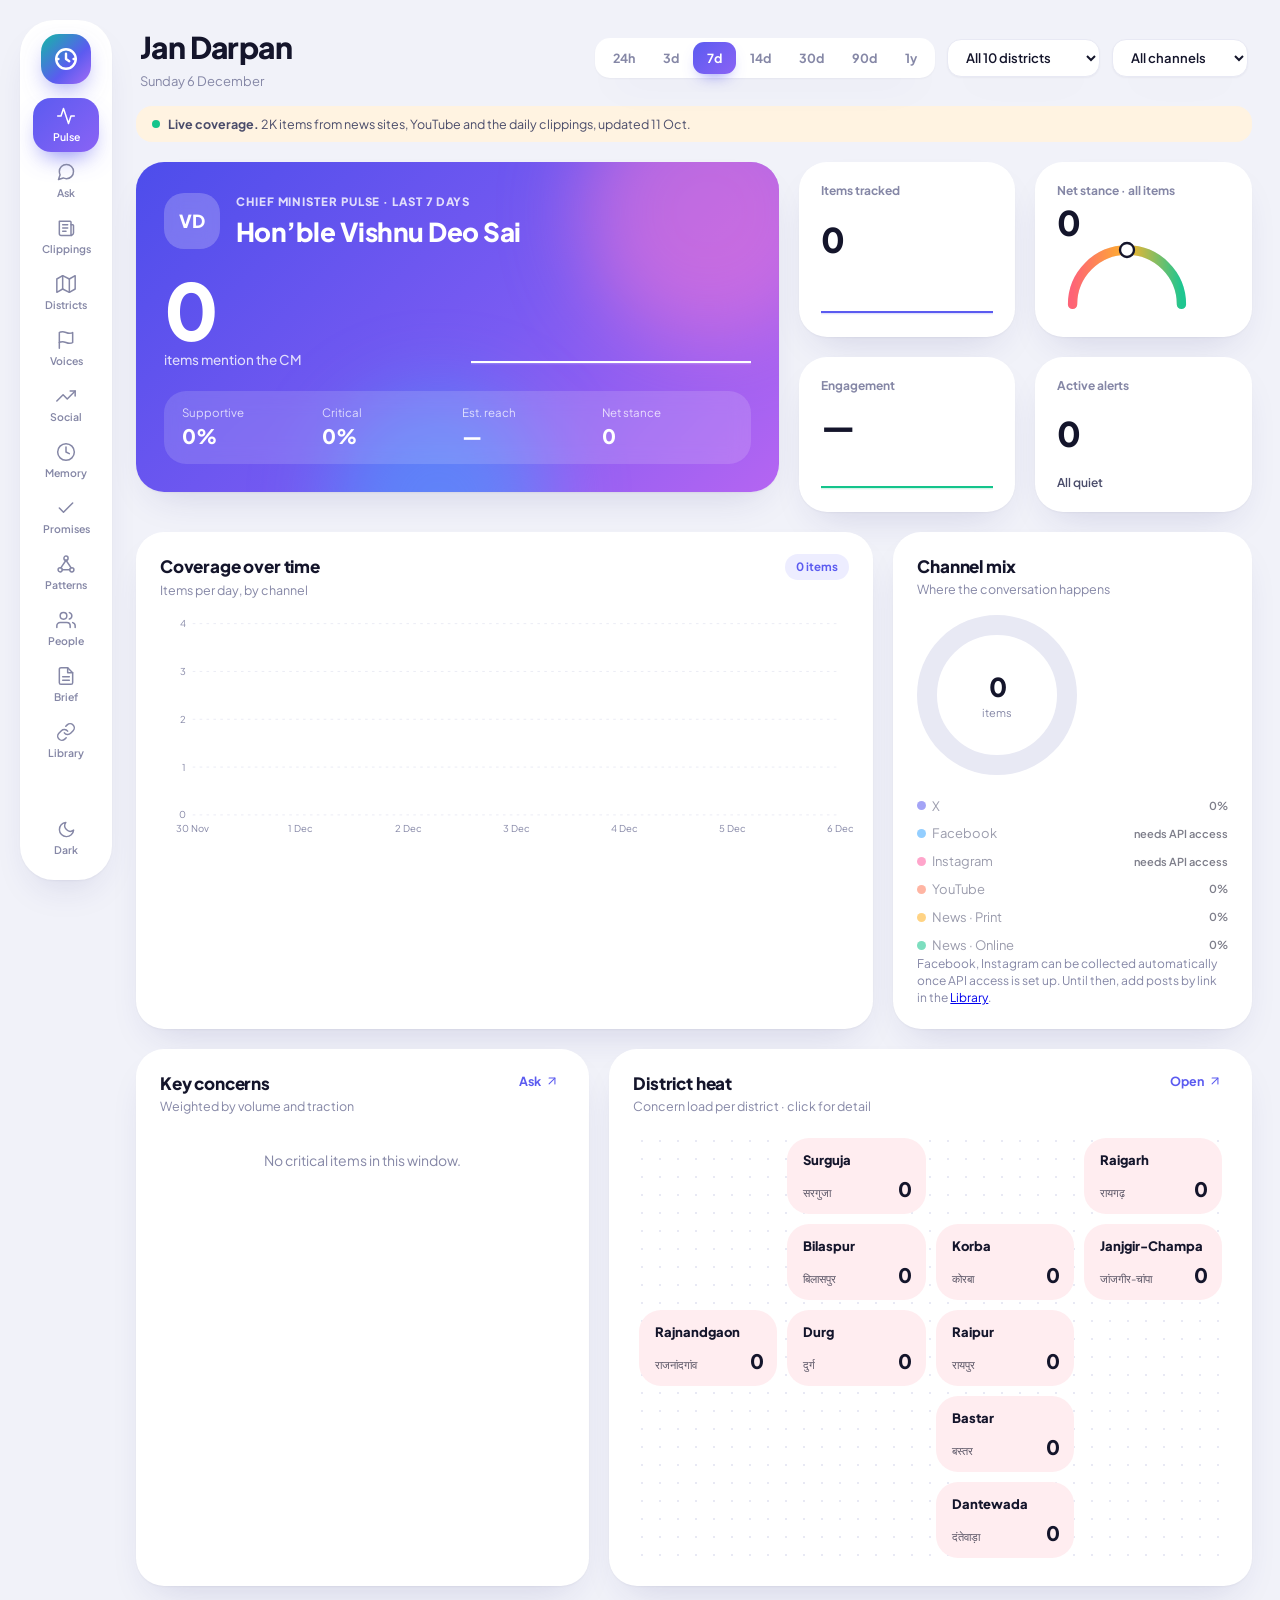
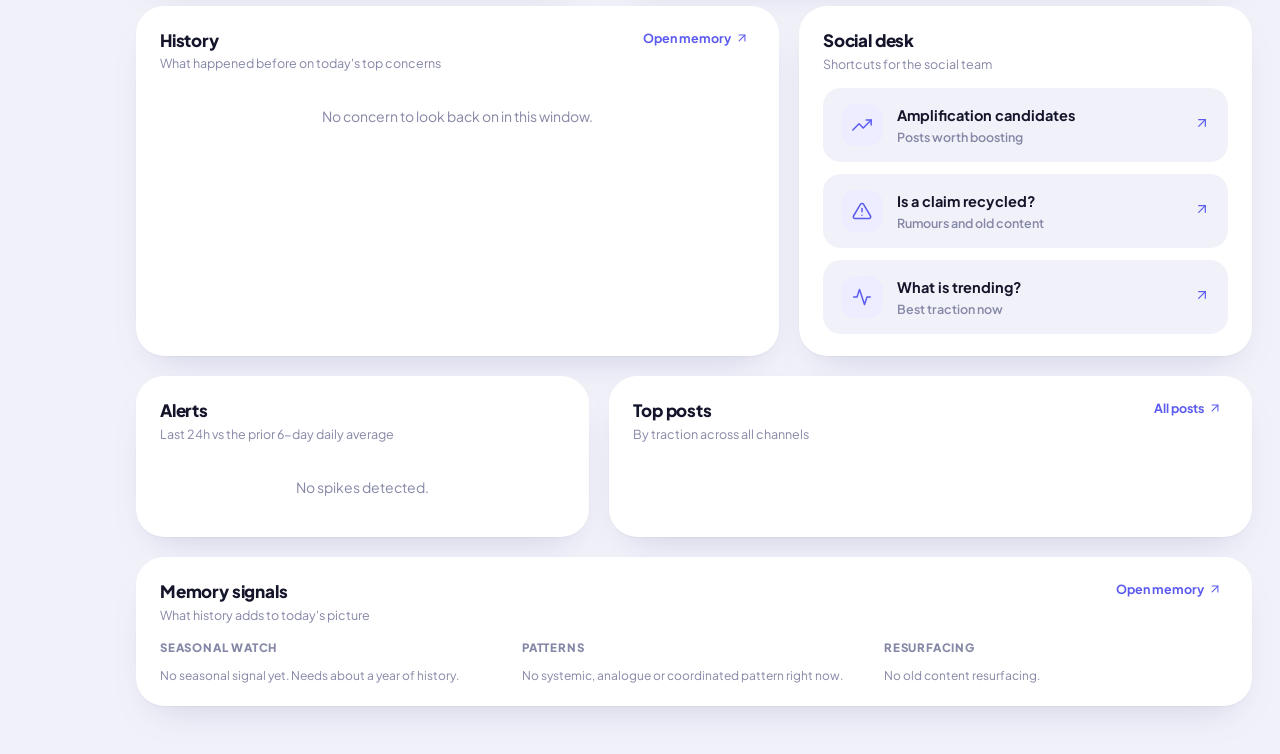
==== JanDarpan.html @ 594d168a "X posts from followed accounts (signed-in session); social refresh keeps them Co-authored-by: Copilo" ====
<!doctype html>
<html lang="en" data-theme="light">
<head>
  <meta charset="utf-8" />
  <meta name="viewport" content="width=device-width, initial-scale=1" />
  <title>Jan Darpan · media memory and insight for Chhattisgarh</title>
  <link rel="icon" href="data:image/svg+xml,%3Csvg xmlns=%27http://www.w3.org/2000/svg%27 viewBox=%270 0 24 24%27%3E%3Ccircle cx=%2712%27 cy=%2712%27 r=%2710%27 fill=%27%235B5BF0%27/%3E%3Cpath d=%27M12 7v5l3 2%27 stroke=%27white%27 stroke-width=%272%27 fill=%27none%27 stroke-linecap=%27round%27/%3E%3C/svg%3E" />
<meta name="description" content="Jan Darpan: public-media insight with institutional memory for Chhattisgarh." />
  <link rel="preconnect" href="https://fonts.googleapis.com" />
  <link rel="preconnect" href="https://fonts.gstatic.com" crossorigin />
  <link href="https://fonts.googleapis.com/css2?family=Plus+Jakarta+Sans:wght@400;500;600;700;800&display=swap" rel="stylesheet" />
  <link rel="stylesheet" href="darpan/css/styles.css?v=202610111300" />
</head>
<body>
  <div class="app">
    <aside class="rail" id="rail"></aside>
    <main class="main">
      <header class="topbar" id="topbar"></header>
      <div class="ribbon" id="ribbon"></div>
      <section class="view" id="view"></section>
    </main>
  </div>
  <div id="tip" class="tip"></div>
  <div id="modal" class="modal"></div>
  <div id="toast" class="toast" role="status" aria-live="polite"></div>

    <script src="data/live.js?v=202610111300"></script>
<script src="data/clippings.js?v=202610111300"></script>
<script src="data/social.js?v=202610111300"></script>
<script src="data/accounts.js?v=202610111300"></script>
<script src="data/mlas.js?v=202610111300"></script>
  <script src="darpan/js/data.js?v=202610111300"></script>
<script src="darpan/js/roster.js?v=202610111300"></script>
<script src="darpan/js/names.js?v=202610111300"></script>
  <script src="darpan/js/store.js?v=202610111300"></script>
  <script src="darpan/js/engine.js?v=202610111300"></script>
  <script src="darpan/js/gen.js?v=202610111300"></script>
  <script src="darpan/js/samples.js?v=202610111300"></script>
  <script src="darpan/js/live.js?v=202610111300"></script>
  <script src="darpan/js/memory.js?v=202610111300"></script>
  <script src="darpan/js/icons.js?v=202610111300"></script>
<script src="darpan/js/clips.js?v=202610111300"></script>
  <script src="darpan/js/charts.js?v=202610111300"></script>
  <script src="darpan/js/qa.js?v=202610111300"></script>
<script src="darpan/js/qa2.js?v=202610111300"></script>
  <script src="darpan/js/views.js?v=202610111300"></script>
  <script src="darpan/js/views2.js?v=202610111300"></script>
  <script src="darpan/js/views3.js?v=202610111300"></script>
<script src="darpan/js/views4.js?v=202610111300"></script>
<script src="darpan/js/reader.js?v=202610111300"></script>
  <script src="darpan/js/app.js?v=202610111300"></script>
</body>
</html>
---- darpan/css/styles.css ----
/* Jan Pulse · design tokens inspired by contemporary Dribbble dashboards: soft bento cards, big numerals, gradient accents. */
:root {
  --bg: #F1F2F9; --card: #FFFFFF; --ink: #14152B; --ink2: #4A4C6A; --muted: #8587A6; --line: #E8E9F4;
  --pri: #5B5BF0; --pri2: #8A63F5; --pri-soft: #EDEDFF;
  --pos: #14C48B; --neg: #FF5470; --warn: #FFA928; --sky: #3BA7FF;
  --shadow: 0 1px 2px rgba(20, 21, 43, .04), 0 18px 40px -18px rgba(40, 40, 120, .18);
  --r: 28px;
  --font: 'Plus Jakarta Sans', 'Inter', system-ui, -apple-system, 'Segoe UI', sans-serif;
}
[data-theme='dark'] {
  --bg: #0B0C18; --card: #14152A; --ink: #F3F4FF; --ink2: #BDBFDD; --muted: #7C7FA3; --line: #25274A;
  --pri-soft: #23255C; --shadow: 0 1px 2px rgba(0, 0, 0, .3), 0 18px 40px -18px rgba(0, 0, 0, .7);
}
* { box-sizing: border-box; }
html, body { margin: 0; overflow-x: hidden; }
body { background: var(--bg); color: var(--ink); font-family: var(--font); font-size: 14px; line-height: 1.45; -webkit-font-smoothing: antialiased; transition: background .3s, color .3s; }
button, input, select { font: inherit; color: inherit; }
button { cursor: pointer; border: 0; background: none; }
h1, h2, h3, h4, h5, h6, p { margin: 0; }
b { font-weight: 700; }
small { color: var(--muted); font-weight: 500; }
.muted { color: var(--muted); } .sm { font-size: 12px; } .r { text-align: right; }
.ic { flex: none; }

/* layout */
.app { display: grid; grid-template-columns: 92px minmax(0, 1fr); gap: 24px; padding: 20px 28px 48px 20px; max-width: 1560px; margin: 0 auto; }
.rail { position: sticky; top: 20px; height: calc(100vh - 40px); background: var(--card); border-radius: 34px; box-shadow: var(--shadow); display: flex; flex-direction: column; align-items: center; padding: 18px 0; gap: 14px; }
.logo { width: 50px; height: 50px; border-radius: 18px; display: grid; place-items: center; background: linear-gradient(135deg, #5B5BF0, #A36CF5); box-shadow: 0 10px 24px -8px rgba(91, 91, 240, .7); }
.rail nav { display: flex; flex-direction: column; gap: 6px; margin-top: 8px; flex: 1; }
.nav { width: 66px; height: 62px; border-radius: 20px; display: flex; flex-direction: column; align-items: center; justify-content: center; gap: 4px; color: var(--muted); transition: all .2s; }
.nav span { font-size: 10.5px; font-weight: 600; }
.nav:hover { color: var(--ink); background: var(--bg); }
.nav.on { color: #fff; background: linear-gradient(135deg, #5B5BF0, #8A63F5); box-shadow: 0 12px 24px -10px rgba(91, 91, 240, .8); }
.main { min-width: 0; }
.topbar { display: flex; justify-content: space-between; align-items: center; gap: 16px; flex-wrap: wrap; padding: 6px 4px 16px; }
.tb-l h1 { font-size: 30px; font-weight: 800; letter-spacing: -.02em; }
.tb-l p { color: var(--muted); font-size: 13px; margin-top: 2px; }
.tb-r { display: flex; align-items: center; gap: 12px; flex-wrap: wrap; }
.ribbon { display: flex; align-items: center; gap: 8px; padding: 9px 16px; margin-bottom: 20px; border-radius: 16px; background: color-mix(in srgb, var(--warn) 14%, var(--card)); color: var(--ink2); font-size: 12.5px; }
.ribbon a { color: var(--pri); font-weight: 700; text-decoration: none; }
.pdot { width: 8px; height: 8px; border-radius: 50%; background: var(--warn); box-shadow: 0 0 0 0 var(--warn); animation: pulse 2s infinite; flex: none; }
.pdot.live { background: var(--pos); }
@keyframes pulse { 70% { box-shadow: 0 0 0 8px transparent; } 100% { box-shadow: 0 0 0 0 transparent; } }

.bento { display: grid; grid-template-columns: repeat(12, minmax(0, 1fr)); gap: 20px; align-items: start; }
.span3 { grid-column: span 3; } .span4 { grid-column: span 4; } .span5 { grid-column: span 5; } .span7 { grid-column: span 7; } .span8 { grid-column: span 8; } .span12 { grid-column: span 12; }
.stackcol { display: flex; flex-direction: column; gap: 20px; }
.card { background: var(--card); border-radius: var(--r); padding: 22px 24px; box-shadow: var(--shadow); animation: rise .55s cubic-bezier(.2, .8, .2, 1) both; min-width: 0; }
.bento > :nth-child(2) { animation-delay: .05s; } .bento > :nth-child(3) { animation-delay: .1s; } .bento > :nth-child(4) { animation-delay: .15s; } .bento > :nth-child(5) { animation-delay: .2s; } .bento > :nth-child(6) { animation-delay: .25s; }
@keyframes rise { from { opacity: 0; transform: translateY(14px); } to { opacity: 1; transform: none; } }
.ch { display: flex; justify-content: space-between; align-items: flex-start; gap: 12px; margin-bottom: 16px; flex-wrap: wrap; }
.ch h3 { font-size: 17px; font-weight: 800; letter-spacing: -.01em; }
.ch p { color: var(--muted); font-size: 12.5px; margin-top: 2px; }
.card h5, .blk h5, .brief h5 { font-size: 11.5px; font-weight: 800; letter-spacing: .07em; text-transform: uppercase; color: var(--muted); margin: 18px 0 10px; }
.card > h5:first-child { margin-top: 0; }
.empty { color: var(--muted); padding: 18px 0; text-align: center; }

/* controls */
.seg { display: inline-flex; background: var(--card); border-radius: 15px; padding: 4px; box-shadow: var(--shadow); }
.seg button { padding: 7px 14px; border-radius: 11px; font-weight: 700; font-size: 12.5px; color: var(--muted); transition: all .2s; }
.seg button.on { background: linear-gradient(135deg, #5B5BF0, #8A63F5); color: #fff; box-shadow: 0 8px 16px -8px rgba(91, 91, 240, .8); }
.sel, .filters select, .search { background: var(--card); border: 1px solid var(--line); border-radius: 14px; padding: 9px 14px; font-weight: 600; font-size: 13px; outline: none; box-shadow: var(--shadow); }
.filters { display: flex; gap: 8px; flex-wrap: wrap; }
.filters select, .search { padding: 7px 12px; box-shadow: none; background: var(--bg); border-color: transparent; font-size: 12.5px; }
.search { min-width: 200px; }
.btn { display: inline-flex; align-items: center; gap: 8px; padding: 10px 18px; border-radius: 14px; background: linear-gradient(135deg, #5B5BF0, #8A63F5); color: #fff; font-weight: 700; font-size: 13px; box-shadow: 0 12px 22px -12px rgba(91, 91, 240, .9); transition: transform .15s; }
.btn:hover { transform: translateY(-1px); }
.btn.ghost { background: var(--bg); color: var(--ink); box-shadow: none; }
.link { display: inline-flex; align-items: center; gap: 4px; color: var(--pri); font-weight: 700; font-size: 12.5px; }
.link:hover { text-decoration: underline; }
.chip { display: inline-flex; align-items: center; gap: 5px; padding: 5px 11px; border-radius: 99px; background: var(--pri-soft); color: var(--pri); font-weight: 700; font-size: 11.5px; }
.chip.ghost { background: var(--bg); color: var(--ink2); font-weight: 600; }
.chip.on { background: linear-gradient(135deg, #5B5BF0, #8A63F5); color: #fff; }
.chips { display: flex; flex-wrap: wrap; gap: 7px; align-items: center; }
.avatar { width: 40px; height: 40px; border-radius: 15px; display: grid; place-items: center; background: linear-gradient(135deg, #FFB86B, #FF7A59); color: #fff; font-weight: 800; font-size: 13px; flex: none; }
.avatar.lg { width: 56px; height: 56px; border-radius: 20px; font-size: 18px; }
.avatar.sm { width: 32px; height: 32px; border-radius: 12px; } .avatar.xl { width: 76px; height: 76px; border-radius: 28px; }
.avatar.ai { background: linear-gradient(135deg, #5B5BF0, #A36CF5); }
.avatar.opp { background: linear-gradient(135deg, #5CC0FF, #3B7BF7); }
.avatar.me { background: linear-gradient(135deg, #14C48B, #2BD9C4); }
.tag { display: inline-block; padding: 3px 9px; border-radius: 99px; font-size: 11px; font-weight: 700; white-space: nowrap; }
.tag.pos { color: var(--pos); background: color-mix(in srgb, var(--pos) 14%, transparent); }
.tag.neg { color: var(--neg); background: color-mix(in srgb, var(--neg) 14%, transparent); }
.tag.neu { color: var(--muted); background: var(--bg); }
.tag.warn { color: #D98400; background: color-mix(in srgb, var(--warn) 18%, transparent); }
.pill { display: inline-block; padding: 3px 10px; border-radius: 99px; font-weight: 800; font-size: 12px; color: var(--c); background: color-mix(in srgb, var(--c) 14%, transparent); }
.delta { display: inline-flex; padding: 3px 9px; border-radius: 99px; font-size: 11.5px; font-weight: 800; }
.delta.up { color: var(--pos); background: color-mix(in srgb, var(--pos) 14%, transparent); }
.delta.down { color: var(--neg); background: color-mix(in srgb, var(--neg) 14%, transparent); }
.chb { display: inline-grid; place-items: center; min-width: 30px; height: 30px; padding: 0 5px; border-radius: 10px; background: color-mix(in srgb, var(--c) 16%, transparent); color: var(--c); font-size: 10.5px; font-weight: 800; flex: none; }
.party { padding: 4px 10px; border-radius: 99px; font-size: 11px; font-weight: 800; background: var(--bg); color: var(--ink2); }
.party.BJP { background: #FFF0E0; color: #E8680E; } .party.INC { background: #E4F2FF; color: #2A78D6; }
[data-theme='dark'] .party.BJP { background: #3F2A15; } [data-theme='dark'] .party.INC { background: #14304F; }

/* hero */
.hero { grid-column: span 7; position: relative; overflow: hidden; color: #fff; padding: 28px; background: linear-gradient(135deg, #4D4DEB 0%, #7A5BF2 55%, #B565F2 100%); min-height: 330px; display: flex; flex-direction: column; justify-content: space-between; }
.hero .blob { position: absolute; border-radius: 50%; filter: blur(40px); opacity: .5; pointer-events: none; }
.blob.b1 { width: 260px; height: 260px; background: #FF7AD0; right: -60px; top: -80px; } .blob.b2 { width: 220px; height: 220px; background: #3BA7FF; left: 30%; bottom: -120px; }
.hero > * { position: relative; }
.hero-top { display: flex; gap: 16px; align-items: center; }
.hero .avatar.lg { background: rgba(255, 255, 255, .22); backdrop-filter: blur(8px); }
.eyebrow { font-size: 11.5px; font-weight: 800; letter-spacing: .08em; text-transform: uppercase; opacity: .8; }
.hero h2 { font-size: 26px; font-weight: 800; letter-spacing: -.02em; margin-top: 2px; }
.hero-mid { display: flex; align-items: flex-end; justify-content: space-between; gap: 20px; margin: 18px 0; }
.big { display: flex; flex-direction: column; gap: 4px; align-items: flex-start; }
.big .cu { font-size: 78px; line-height: .95; font-weight: 800; letter-spacing: -.045em; }
.big small { color: rgba(255, 255, 255, .8); font-size: 13.5px; }
.hero .delta { background: rgba(255, 255, 255, .22); color: #fff; margin-top: 6px; }
.hero-spark { flex: 1; max-width: 280px; }
.hero-bot { display: grid; grid-template-columns: repeat(4, 1fr); gap: 10px; background: rgba(255, 255, 255, .14); backdrop-filter: blur(10px); border-radius: 22px; padding: 14px 18px; }
.hero-bot span { display: block; font-size: 11.5px; opacity: .75; } .hero-bot b { font-size: 20px; font-weight: 800; }

.kpi-grid { grid-column: span 5; display: grid; grid-template-columns: 1fr 1fr; gap: 20px; }
.kpi { padding: 20px 22px; display: flex; flex-direction: column; justify-content: space-between; min-height: 155px; }
.kl { font-size: 12px; color: var(--muted); font-weight: 700; }
.kv { display: flex; align-items: center; gap: 8px; margin: 6px 0; flex-wrap: wrap; } .kv b { font-size: 34px; font-weight: 800; letter-spacing: -.03em; line-height: 1; }
.kp { color: var(--ink2); font-size: 12px; font-weight: 600; }
.kpi.warn { background: linear-gradient(160deg, color-mix(in srgb, var(--warn) 22%, var(--card)), var(--card)); }
.ks, .ispark { height: 36px; } .gauge { max-width: 140px; margin-top: -10px; }
.span3.kpi { min-height: 112px; }
.compact .prow { grid-template-columns: auto minmax(0, 1fr); } .compact .pstats { grid-column: 2; flex-wrap: wrap; gap: 10px; }

/* charts */
.chart { display: block; overflow: visible; } .gl { stroke: var(--line); stroke-dasharray: 3 5; } .gt { fill: var(--muted); font-size: 11px; font-family: var(--font); }
.hov { fill: transparent; } .hov:hover { fill: color-mix(in srgb, var(--pri) 10%, transparent); }
.legend { display: flex; flex-wrap: wrap; gap: 8px 16px; margin-top: 12px; font-size: 12px; color: var(--ink2); }
.legend i, .dl i { display: inline-block; width: 9px; height: 9px; border-radius: 50%; margin-right: 6px; } .legend em { font-style: normal; color: var(--muted); }
.donut-wrap { display: flex; align-items: center; gap: 22px; flex-wrap: wrap; } .donut { position: relative; flex: none; } .donut-c { position: absolute; inset: 0; display: flex; flex-direction: column; align-items: center; justify-content: center; }
.donut-c b { font-size: 26px; font-weight: 800; letter-spacing: -.02em; } .donut-c span { font-size: 11px; color: var(--muted); }
.dl { flex: 1; min-width: 150px; display: flex; flex-direction: column; gap: 9px; } .dl div { display: flex; align-items: center; font-size: 13px; } .dl span { flex: 1; color: var(--ink2); }
.stackbar { display: flex; height: 14px; border-radius: 99px; overflow: hidden; gap: 2px; background: var(--line); } .stackbar.thin { height: 9px; } .stackbar span { display: block; min-width: 3px; transition: width .6s; }
.hbars { display: flex; flex-direction: column; gap: 15px; } .hb.click { cursor: pointer; }
.hb-top { display: flex; justify-content: space-between; gap: 10px; font-size: 13px; font-weight: 600; } .hb-r { color: var(--muted); font-weight: 700; white-space: nowrap; }
.hb-track { height: 8px; border-radius: 99px; background: var(--line); margin-top: 7px; overflow: hidden; } .hb-track i { display: block; height: 100%; border-radius: 99px; transform-origin: left; animation: grow .9s cubic-bezier(.2, .8, .2, 1) both; }
@keyframes grow { from { transform: scaleX(0); } }
.hb-sub { font-size: 11.5px; color: var(--muted); margin-top: 5px; }
.tilemap { position: relative; display: grid; grid-template-columns: repeat(4, 1fr); grid-template-rows: repeat(5, 76px); gap: 10px; padding: 6px; border-radius: 22px; background-image: radial-gradient(var(--line) 1.4px, transparent 1.4px); background-size: 18px 18px; }
.tile { text-align: left; border-radius: 22px; padding: 11px 14px; display: flex; flex-direction: column; justify-content: space-between; color: var(--fg); background: color-mix(in srgb, var(--tone) calc(var(--i) * 88%), var(--card)); transition: transform .2s, box-shadow .2s; border: 2px solid transparent; position: relative; }
.tile:hover { transform: translateY(-3px) scale(1.02); box-shadow: 0 14px 26px -14px var(--tone); } .tile.sel { border-color: var(--ink); }
.t-name { font-weight: 800; font-size: 13px; } .t-hi { font-size: 11px; opacity: .7; } .t-val { position: absolute; right: 12px; bottom: 9px; font-size: 20px; font-weight: 800; letter-spacing: -.02em; }
.tip { position: fixed; z-index: 200; pointer-events: none; background: #14152B; color: #fff; padding: 8px 12px; border-radius: 12px; font-size: 12px; max-width: 260px; opacity: 0; transition: opacity .12s; box-shadow: 0 12px 30px rgba(0, 0, 0, .35); line-height: 1.5; }
.tip.on { opacity: 1; } .tip i { display: inline-block; width: 8px; height: 8px; border-radius: 50%; margin-right: 6px; }

/* posts, alerts, tables */
.prow { display: grid; grid-template-columns: auto minmax(0, 1fr) auto; gap: 14px; align-items: center; padding: 12px 10px; border-radius: 18px; cursor: pointer; transition: background .15s; }
.prow:hover { background: var(--bg); } .prow + .prow { border-top: 1px solid var(--line); }
.pmeta { display: flex; align-items: center; gap: 8px; flex-wrap: wrap; font-size: 12px; } .pmeta span { color: var(--muted); }
.pbody p { font-size: 13.5px; font-weight: 600; margin-top: 3px; display: -webkit-box; -webkit-line-clamp: 2; -webkit-box-orient: vertical; overflow: hidden; }
.pstats { display: flex; gap: 12px; align-items: center; font-size: 12px; color: var(--muted); font-weight: 600; } .pstats span { display: inline-flex; align-items: center; gap: 4px; }
.tr { font-style: normal; font-weight: 800; color: var(--pri); background: var(--pri-soft); border-radius: 12px; padding: 5px 9px; }
.rank { display: flex; align-items: center; gap: 4px; } .rank .prow { flex: 1; } .rn { width: 26px; text-align: center; font-weight: 800; color: var(--muted); }
.sdot { display: inline-block; width: 8px; height: 8px; border-radius: 50%; } .sdot.pos { background: var(--pos); } .sdot.neg { background: var(--neg); } .sdot.neu { background: var(--muted); }
.alerts { display: flex; flex-direction: column; gap: 10px; }
.alert { display: grid; grid-template-columns: auto 1fr auto; align-items: center; gap: 12px; text-align: left; padding: 12px 14px; border-radius: 18px; background: var(--bg); transition: transform .15s; } .alert:hover { transform: translateX(3px); }
.alert p { font-size: 12px; color: var(--muted); margin-top: 2px; } .alert em { font-style: normal; font-weight: 800; font-size: 13px; }
.ad { width: 34px; height: 34px; border-radius: 12px; display: grid; place-items: center; }
.alert.high .ad { background: color-mix(in srgb, var(--neg) 16%, transparent); color: var(--neg); } .alert.high em { color: var(--neg); }
.alert.med .ad { background: color-mix(in srgb, var(--warn) 20%, transparent); color: #D98400; } .alert.med em { color: #D98400; }
.tbl { width: 100%; border-collapse: collapse; font-size: 13px; }
.tbl th { text-align: left; font-size: 11px; letter-spacing: .06em; text-transform: uppercase; color: var(--muted); padding: 8px 10px; font-weight: 800; } .tbl th.r { text-align: right; }
.tbl td { padding: 12px 10px; border-top: 1px solid var(--line); vertical-align: middle; } .tbl td small { display: block; margin-top: 2px; }
.tbl tr.click { cursor: pointer; } .tbl tr.click:hover td, .tbl tr.hl td { background: var(--bg); }
.tbl tr.click td:first-child, .tbl tr.hl td:first-child { border-radius: 14px 0 0 14px; } .tbl tr.click td:last-child, .tbl tr.hl td:last-child { border-radius: 0 14px 14px 0; }

/* ask */
.askwrap { display: grid; grid-template-columns: minmax(0, 1fr) 340px; gap: 20px; align-items: start; }
.chatcard { padding: 0; height: calc(100vh - 175px); min-height: 560px; display: flex; flex-direction: column; overflow: hidden; }
.welcome { flex: 1; overflow: auto; padding: 34px 30px 10px; text-align: center; } .welcome h2 { font-size: 28px; font-weight: 800; letter-spacing: -.02em; margin: 14px 0 6px; } .welcome > p { color: var(--muted); max-width: 520px; margin: 0 auto 24px; }
.welcome .avatar.xl { margin: 0 auto; box-shadow: 0 20px 40px -14px rgba(91, 91, 240, .7); }
.pgrid { display: grid; grid-template-columns: repeat(auto-fill, minmax(210px, 1fr)); gap: 12px; text-align: left; }
.pcard { background: var(--bg); border-radius: 22px; padding: 16px; display: flex; flex-direction: column; gap: 6px; text-align: left; transition: all .2s; border: 1px solid transparent; }
.pcard:hover { transform: translateY(-3px); background: var(--card); border-color: var(--pri); box-shadow: 0 16px 30px -18px var(--pri); }
.pi { width: 36px; height: 36px; border-radius: 13px; display: grid; place-items: center; background: var(--pri-soft); color: var(--pri); } .pcard p { color: var(--muted); font-size: 12.5px; }
.msgs { position: relative; flex: 1; overflow: auto; padding: 26px 28px 60px; display: flex; flex-direction: column; gap: 20px; scroll-behavior: smooth; }
.msg { display: flex; gap: 12px; align-items: flex-start; animation: rise .4s both; } .msg.user { justify-content: flex-end; }
.msg.user .bub { background: linear-gradient(135deg, #5B5BF0, #8A63F5); color: #fff; padding: 12px 18px; border-radius: 22px 22px 6px 22px; max-width: 70%; font-weight: 600; }
.msg.ai .bub { background: var(--bg); padding: 18px 20px; border-radius: 6px 24px 24px 24px; min-width: 0; flex: 1; max-width: 100%; }
.bub.thinking { display: flex; gap: 5px; align-items: center; flex: none !important; padding: 16px 20px !important; } .thinking span { width: 8px; height: 8px; border-radius: 50%; background: var(--pri); animation: bounce 1s infinite; } .thinking span:nth-child(2) { animation-delay: .15s; } .thinking span:nth-child(3) { animation-delay: .3s; }
@keyframes bounce { 50% { transform: translateY(-6px); opacity: .5; } }
.interp { display: flex; flex-wrap: wrap; gap: 6px; margin-bottom: 12px; } .ichip { font-size: 11px; padding: 3px 10px; border-radius: 99px; background: var(--card); color: var(--ink2); font-weight: 600; } .ichip em { font-style: normal; color: var(--muted); margin-right: 5px; }
.lead { font-size: 15px; line-height: 1.6; } .lead b { color: var(--ink); }
.blk { background: var(--card); border-radius: 20px; padding: 6px 18px 16px; margin-top: 14px; } .blk h5 { margin-top: 14px; }
.tiles { display: grid; grid-template-columns: repeat(auto-fit, minmax(110px, 1fr)); gap: 10px; margin-top: 14px; }
.tile-s { background: var(--card); border-radius: 18px; padding: 12px 14px; } .card .tile-s { background: var(--bg); } .tile-s span { display: block; font-size: 11.5px; color: var(--muted); font-weight: 700; } .tile-s b { font-size: 22px; font-weight: 800; letter-spacing: -.02em; } .tile-s em { display: block; font-size: 11px; font-style: normal; font-weight: 700; } .tile-s em.up { color: var(--pos); } .tile-s em.down { color: var(--neg); }
.trow { display: grid; grid-template-columns: minmax(120px, 190px) 1fr 40px; gap: 14px; align-items: center; padding: 8px 4px; font-size: 13px; font-weight: 600; border-radius: 12px; } .trow[data-ask] { cursor: pointer; } .trow[data-ask]:hover { background: var(--bg); } .trow b { text-align: right; } .trow small { display: block; font-size: 11px; }
.srcs { display: flex; flex-wrap: wrap; gap: 8px; align-items: center; margin-top: 14px; } .srcs > span { font-size: 11px; font-weight: 800; text-transform: uppercase; letter-spacing: .07em; color: var(--muted); }
.src { display: inline-flex; align-items: center; gap: 7px; padding: 4px 12px 4px 4px; border-radius: 99px; background: var(--card); font-size: 12px; font-weight: 600; } .src em { font-style: normal; max-width: 150px; overflow: hidden; text-overflow: ellipsis; white-space: nowrap; } .src:hover { box-shadow: 0 0 0 2px var(--pri); }
.src .chb { min-width: 24px; height: 24px; border-radius: 99px; }
.ans-foot { margin-top: 14px; font-size: 11.5px; color: var(--muted); }
.composer { display: flex; gap: 10px; margin: 0 20px 20px; padding: 8px 8px 8px 20px; background: var(--bg); border-radius: 99px; align-items: center; border: 1px solid transparent; transition: border-color .2s; } .composer:focus-within { border-color: var(--pri); }
.composer input { flex: 1; background: none; border: 0; outline: none; font-size: 14px; min-width: 0; }
.send { width: 44px; height: 44px; border-radius: 50%; background: linear-gradient(135deg, #5B5BF0, #8A63F5); color: #fff; display: grid; place-items: center; box-shadow: 0 10px 20px -8px rgba(91, 91, 240, .9); }
.side { display: flex; flex-direction: column; gap: 20px; }
.sugs { display: flex; flex-direction: column; gap: 8px; } .sugs button { display: flex; align-items: center; gap: 10px; text-align: left; padding: 10px 14px; border-radius: 14px; background: var(--bg); font-weight: 600; font-size: 12.5px; color: var(--ink2); transition: all .15s; } .sugs button:hover { color: var(--pri); background: var(--pri-soft); }
.how { margin: 0 0 12px; padding-left: 18px; color: var(--ink2); line-height: 1.8; }

/* districts, opposition, leaders */
.detail .ch h3 small { font-size: 15px; margin-left: 4px; }
.issues-grid { display: grid; grid-template-columns: repeat(2, minmax(0, 1fr)); gap: 20px; }
.issue header { display: flex; justify-content: space-between; gap: 10px; align-items: flex-start; } .issue h4 { font-size: 16px; font-weight: 800; margin-top: 8px; letter-spacing: -.01em; }
.claim { color: var(--muted); font-size: 12.5px; margin: 10px 0 8px; display: -webkit-box; -webkit-line-clamp: 2; -webkit-box-orient: vertical; overflow: hidden; }
.imeta { display: flex; gap: 14px; font-size: 12px; color: var(--muted); flex-wrap: wrap; margin: 8px 0 12px; } .imeta b { color: var(--ink); }
.resp { display: flex; align-items: center; gap: 10px; font-size: 12px; color: var(--muted); margin-bottom: 14px; } .rbar { flex: 1; height: 7px; background: var(--line); border-radius: 99px; overflow: hidden; } .rbar i { display: block; height: 100%; background: var(--sky); border-radius: 99px; }
.lrow { display: flex; align-items: center; gap: 12px; padding: 10px 0; } .lrow + .lrow { border-top: 1px solid var(--line); } .lrow > div:nth-child(2) { flex: 1; } .lrow p { font-size: 12px; color: var(--muted); } .lm { text-align: right; } .lm b { display: block; font-size: 18px; } .lm span { font-size: 11px; color: var(--muted); }
.leaders-grid { display: grid; grid-template-columns: repeat(auto-fill, minmax(290px, 1fr)); gap: 20px; }
.leader header { display: flex; gap: 14px; align-items: center; } .leader header > div:nth-child(2) { flex: 1; min-width: 0; } .leader h4 { font-size: 16px; font-weight: 800; } .leader header p { font-size: 12px; color: var(--muted); }
.leader .tiles { grid-template-columns: repeat(3, 1fr); } .leader .ispark { margin: 14px 0 10px; } .leader .link { margin-top: 14px; }

/* brief */
.briefwrap { max-width: 980px; margin: 0 auto; } .brief { padding: 34px 38px; }
.brief-h { display: flex; justify-content: space-between; gap: 20px; flex-wrap: wrap; padding-bottom: 20px; border-bottom: 1px solid var(--line); } .brief-h h2 { font-size: 28px; font-weight: 800; letter-spacing: -.02em; margin: 4px 0; } .brief-h p { color: var(--muted); } .brief-h .eyebrow { color: var(--pri); }
.brief-act { display: flex; gap: 10px; align-items: flex-start; }
.bgrid { display: grid; grid-template-columns: 1fr 1fr; gap: 10px 40px; } .wide { margin-top: 8px; }
.orow { display: flex; justify-content: space-between; align-items: center; gap: 12px; padding: 11px 0; } .orow + .orow { border-top: 1px solid var(--line); } .orow p { color: var(--muted); font-size: 12px; }
.acts { margin: 0; padding-left: 20px; line-height: 1.9; } .acts li::marker { color: var(--pri); font-weight: 800; }

/* data */
.dz { margin-top: 14px; padding: 18px; border-radius: 22px; border: 1.5px dashed var(--line); display: grid; gap: 6px; justify-items: start; color: var(--ink2); } .dz p { color: var(--muted); font-size: 12px; } .dz .ic { color: var(--pri); }
.row-btns { display: flex; gap: 10px; margin-top: 14px; flex-wrap: wrap; } .msg-import { margin-top: 10px; color: var(--pos); font-weight: 700; font-size: 12.5px; }
.prm { margin-bottom: 14px; } .prm h6 { font-size: 11px; font-weight: 800; text-transform: uppercase; letter-spacing: .07em; color: var(--muted); margin-bottom: 7px; } .prm .chip { background: var(--bg); color: var(--ink2); font-weight: 600; } .prm .chip.on { background: linear-gradient(135deg, #5B5BF0, #8A63F5); color: #fff; }
.rules { margin: 0; padding-left: 20px; line-height: 2; color: var(--ink2); }
.chip.pin { text-decoration: none; cursor: pointer; transition: all .15s; } .chip.pin:hover { background: var(--pri-soft); color: var(--pri); }
.gmap { width: 100%; height: 380px; border: 0; border-radius: 22px; background: var(--bg); display: block; }
.pinlink { display: inline-flex; align-items: center; gap: 6px; color: inherit; text-decoration: none; } .pinlink .ic { color: var(--pri); opacity: .7; } .pinlink:hover { color: var(--pri); }

/* modal */
.modal { position: fixed; inset: 0; z-index: 150; display: none; place-items: center; background: rgba(10, 10, 30, .5); backdrop-filter: blur(8px); padding: 20px; } .modal.open { display: grid; animation: fade .2s; }
@keyframes fade { from { opacity: 0; } }
.mcard { position: relative; width: min(780px, 94vw); max-height: 88vh; overflow: auto; background: var(--card); border-radius: 30px; padding: 30px 32px; box-shadow: 0 40px 80px -20px rgba(0, 0, 0, .5); animation: rise .35s both; }
.mclose { position: absolute; top: 18px; right: 18px; width: 38px; height: 38px; border-radius: 14px; background: var(--bg); display: grid; place-items: center; }
.mhead { display: flex; align-items: center; gap: 10px; color: var(--muted); font-size: 12.5px; margin-bottom: 12px; } .mcard h3 { font-size: 22px; font-weight: 800; letter-spacing: -.01em; margin-right: 40px; } .mtext { color: var(--ink2); margin: 10px 0 20px; font-size: 14.5px; line-height: 1.65; }
.kvgrid { display: grid; grid-template-columns: repeat(auto-fill, minmax(170px, 1fr)); gap: 10px; } .kvgrid div { background: var(--bg); border-radius: 16px; padding: 10px 14px; } .kvgrid span { display: block; font-size: 11px; color: var(--muted); font-weight: 700; } .kvgrid b { font-size: 13px; word-break: break-word; }

/* responsive */
@media (max-width: 1180px) {
  .hero, .kpi-grid, .span3, .span4, .span5, .span7, .span8 { grid-column: span 12; }
  .span3 { grid-column: span 6; }
  .askwrap { grid-template-columns: 1fr; } .chatcard { height: 72vh; }
}
@media (max-width: 760px) {
  .app { grid-template-columns: 1fr; padding: 12px 14px 96px; }
  .rail { position: fixed; z-index: 90; bottom: 10px; left: 10px; right: 10px; top: auto; height: 70px; flex-direction: row; justify-content: space-around; padding: 4px 8px; border-radius: 26px; }
  .rail nav { flex-direction: row; margin: 0; gap: 0; } .logo, .rail-foot { display: none; } .nav { width: 44px; height: 56px; } .nav span { display: none; }
  .big .cu { font-size: 56px; } .hero-bot { grid-template-columns: 1fr 1fr; } .issues-grid, .bgrid { grid-template-columns: 1fr; } .kpi-grid { grid-template-columns: 1fr 1fr; } .tb-l h1 { font-size: 24px; }
  .pstats span { display: none; } .tilemap { grid-template-rows: repeat(5, 66px); }
}
@media print { .rail, .topbar, .ribbon, .brief-act, .tip { display: none !important; } body, .card { background: #fff !important; box-shadow: none !important; } .app { display: block; padding: 0; } .card { animation: none; } .prow { break-inside: avoid; } }
@media (prefers-reduced-motion: reduce) { * { animation: none !important; transition: none !important; } }
.still *, .still *::before, .still *::after { animation: none !important; transition: none !important; }

/* ───── Jan Darpan additions ───── */
.rail { overflow-y: auto; scrollbar-width: none; gap: 10px; padding: 14px 0; } .rail::-webkit-scrollbar { display: none; }
.rail nav { gap: 2px; margin-top: 4px; }
.nav { width: 66px; height: 54px; border-radius: 18px; gap: 3px; }
.logo { flex: none; background: linear-gradient(135deg, #14B8A6, #5B5BF0 60%, #A36CF5); }
.tb-r .seg { box-shadow: var(--shadow); } .sel.role { font-weight: 700; color: var(--pri); }
.seg.wide { display: flex; } .seg.wide button { flex: 1; }
.tabs { display: flex; gap: 6px; flex-wrap: wrap; margin: 0 0 18px; padding: 5px; background: var(--card); border-radius: 18px; box-shadow: var(--shadow); width: fit-content; max-width: 100%; }
.tabs button { padding: 9px 16px; border-radius: 13px; font-weight: 700; font-size: 13px; color: var(--muted); transition: all .2s; }
.tabs button:hover { color: var(--ink); } .tabs button.on { background: linear-gradient(135deg, #5B5BF0, #8A63F5); color: #fff; box-shadow: 0 8px 16px -8px rgba(91, 91, 240, .8); }
.ilink { color: var(--ink); font-weight: 700; text-align: left; border-bottom: 1px dashed color-mix(in srgb, var(--pri) 55%, transparent); line-height: 1.3; } .ilink:hover { color: var(--pri); }
.hb-l .ilink { font-size: 13px; }
.orow > div { min-width: 0; } .orow b { display: block; }
.empty-state { display: flex; flex-direction: column; align-items: center; gap: 4px; padding: 26px 12px; text-align: center; color: var(--muted); } .empty-state .ic { color: var(--pri); opacity: .6; margin-bottom: 6px; } .empty-state b { color: var(--ink); } .empty-state p { max-width: 460px; font-size: 12.5px; }
code { background: var(--bg); padding: 2px 7px; border-radius: 8px; font-size: 12px; }
.icon-btn { width: 30px; height: 30px; border-radius: 10px; display: inline-grid; place-items: center; color: var(--muted); } .icon-btn:hover { background: var(--bg); color: var(--neg); }
.btn.sm { padding: 6px 12px; font-size: 12px; border-radius: 11px; }
.chk { display: inline-flex; align-items: center; gap: 7px; font-size: 12.5px; color: var(--ink2); cursor: pointer; } .chk input { accent-color: var(--pri); width: 16px; height: 16px; }

/* history line and correlation cards */
.hist { display: flex; align-items: center; gap: 10px; padding: 10px 12px; border-radius: 16px; background: var(--pri-soft); margin: 8px 0; font-size: 12.5px; line-height: 1.45; }
.hist .hi { color: var(--pri); flex: none; } .hist .ht { flex: 1; } .hist .ht b { color: var(--pri); margin-right: 4px; font-size: 11px; text-transform: uppercase; letter-spacing: .06em; }
.hist.none { background: var(--bg); color: var(--muted); } .hist.none .hi { color: var(--muted); }
.meter { display: inline-flex; align-items: center; gap: 3px; flex: none; } .meter i { width: 5px; height: 11px; border-radius: 3px; background: var(--line); } .meter em { font-style: normal; font-size: 10.5px; color: var(--muted); margin-left: 4px; text-transform: capitalize; }
.meter.m1 i:nth-child(1), .meter.m2 i:nth-child(-n+2), .meter.m3 i { background: var(--pri); } .meter.m0 i { background: var(--line); }
.verd { display: inline-flex; gap: 2px; flex: none; } .verd button { width: 26px; height: 26px; border-radius: 9px; color: var(--muted); display: grid; place-items: center; } .verd button:hover { background: var(--card); color: var(--ink); } .verd button.on { background: color-mix(in srgb, var(--pos) 18%, transparent); color: var(--pos); } .verd button.on.neg { background: color-mix(in srgb, var(--neg) 18%, transparent); color: var(--neg); }
.corr { background: var(--bg); border-radius: 20px; padding: 14px 16px; margin: 10px 0; border-left: 4px solid var(--pri); }
.corr.t-systemic { border-color: var(--neg); } .corr.t-chain { border-color: var(--warn); } .corr.t-common-factor { border-color: var(--sky); } .corr.t-analogue { border-color: var(--pri2); } .corr.t-coordinated { border-color: #E04F9A; }
.corr header { display: flex; justify-content: space-between; align-items: center; margin-bottom: 6px; } .ctype { font-size: 11px; font-weight: 800; letter-spacing: .07em; text-transform: uppercase; color: var(--muted); }
.corr p { font-size: 13.5px; line-height: 1.55; } .corr footer { display: flex; justify-content: space-between; align-items: center; margin-top: 8px; gap: 10px; } .cmeta { font-size: 11.5px; color: var(--muted); }
.corr .srcs { margin-top: 8px; } .card .corr .srcs > span { display: none; }
.note p { font-size: 12.5px; } .warncard { background: linear-gradient(160deg, color-mix(in srgb, var(--warn) 16%, var(--card)), var(--card)); }
.sigs { display: grid; grid-template-columns: repeat(3, minmax(0, 1fr)); gap: 18px; } .sigs h5 { margin-top: 0; }
.quick .qrow { display: flex; justify-content: space-between; align-items: center; gap: 16px; flex-wrap: wrap; } .quick p { font-size: 13px; color: var(--ink2); margin-top: 2px; } .eyebrow.dark { color: var(--pri); }
.kpi.mini { min-height: 96px; } .kpi.mini .kv b { font-size: 28px; }

/* heat grid and timeline */
.heat { display: grid; gap: 4px; overflow-x: auto; } .hrow { display: grid; grid-template-columns: 210px repeat(var(--cols), minmax(18px, 1fr)); gap: 4px; align-items: center; } .hrow .hl { font-size: 12px; font-weight: 600; overflow: hidden; text-overflow: ellipsis; white-space: nowrap; }
.hrow i { height: 22px; border-radius: 7px; background: color-mix(in srgb, var(--c) calc(var(--k) * 85%), var(--line)); } .hrow.hh em { font-style: normal; font-size: 10.5px; color: var(--muted); text-align: center; }
.tl { position: relative; height: 22px; background: var(--bg); border-radius: 8px; overflow: hidden; } .tl i { position: absolute; top: 3px; bottom: 3px; border-radius: 4px; background: color-mix(in srgb, var(--warn) calc(var(--h) * 100%), var(--line)); min-width: 3px; }
.net text.gt { font-size: 10.5px; }

/* items */
.resf { padding: 12px 0; border-top: 1px solid var(--line); } .resf:first-of-type { border-top: 0; } .resf p { font-size: 13px; margin: 6px 0; }
.kanban { display: grid; grid-template-columns: repeat(5, minmax(0, 1fr)); gap: 14px; } .kcol { background: var(--bg); border-radius: 20px; padding: 6px 12px 12px; min-height: 160px; } .kcol h5 { display: flex; justify-content: space-between; } .kcol h5 em { font-style: normal; color: var(--pri); }
.kcard { display: block; width: 100%; text-align: left; background: var(--card); border-radius: 15px; padding: 10px 12px; margin-bottom: 8px; box-shadow: var(--shadow); transition: transform .15s; } .kcard:hover { transform: translateY(-2px); } .kcard b { font-size: 13px; display: block; } .kcard small { display: block; margin: 3px 0 6px; }
blockquote.stq { margin: 0 0 12px; padding: 12px 16px; border-radius: 16px; background: var(--bg); border-left: 3px solid var(--sky); } blockquote.stq p { font-size: 14.5px; line-height: 1.55; } blockquote.stq cite { display: flex; gap: 8px; align-items: center; flex-wrap: wrap; font-style: normal; font-size: 12px; color: var(--muted); margin-top: 6px; } blockquote.stq cite a { color: var(--pri); }
.shift { margin-bottom: 14px; } .shift .two { display: grid; grid-template-columns: 1fr 1fr; gap: 12px; margin-top: 8px; } .shift blockquote { margin: 0; padding: 12px 14px; border-radius: 16px; background: var(--bg); font-size: 14px; } .shift cite { display: block; font-style: normal; font-size: 12px; color: var(--muted); margin-top: 6px; }
.inline-form { display: flex; gap: 10px; margin-bottom: 12px; } .inline-form input { flex: 1; background: var(--bg); border: 1px solid transparent; border-radius: 14px; padding: 10px 14px; outline: none; } .inline-form input:focus { border-color: var(--pri); }
.amp { display: flex; align-items: center; gap: 12px; border-top: 1px solid var(--line); } .amp:first-of-type { border-top: 0; } .amp .prow { flex: 1; border: 0 !important; }
.pack .tiles { margin-top: 0; }

/* library */
.link-row { display: grid; grid-template-columns: auto minmax(0, 1fr) auto; gap: 14px; padding: 14px 6px; border-top: 1px solid var(--line); align-items: flex-start; } .link-row:first-of-type { border-top: 0; } .link-row.off { opacity: .55; }
.ltitle { font-weight: 700; color: var(--ink); text-decoration: none; font-size: 14px; line-height: 1.4; } .ltitle:hover { color: var(--pri); }
.lmeta { display: flex; gap: 10px; flex-wrap: wrap; align-items: center; font-size: 12px; color: var(--muted); margin-top: 4px; } .lmeta .ic { vertical-align: -2px; } .lnote { font-size: 12.5px; color: var(--ink2); margin-top: 6px; } .ltags { display: flex; gap: 6px; margin-top: 8px; flex-wrap: wrap; }
.lact { display: flex; align-items: center; gap: 6px; }
.libf { margin-bottom: 10px; }
.presets { display: grid; grid-template-columns: repeat(auto-fill, minmax(280px, 1fr)); gap: 10px; } .preset { display: flex; justify-content: space-between; align-items: center; gap: 10px; background: var(--bg); border-radius: 16px; padding: 10px 12px; } .preset > div { display: flex; gap: 10px; align-items: center; min-width: 0; } .preset b { font-size: 13px; display: block; } .preset small { display: block; overflow: hidden; text-overflow: ellipsis; }
.rvrow { padding: 14px 0; border-top: 1px solid var(--line); } .rvrow:first-of-type { border-top: 0; } .rvh a { font-weight: 700; color: var(--ink); text-decoration: none; } .rvh small { display: block; margin: 3px 0 8px; } .rvc { display: flex; gap: 8px; flex-wrap: wrap; } .rvc select { background: var(--bg); border: 0; border-radius: 12px; padding: 7px 10px; font-size: 12.5px; font-weight: 600; }

/* modal forms + issue modal */
.mcard.form { width: min(720px, 94vw); } .fgrid { display: grid; grid-template-columns: 1fr 1fr; gap: 14px 16px; margin-top: 14px; } .fld { display: flex; flex-direction: column; gap: 5px; } .fld.full { grid-column: 1 / -1; }
.fld label { font-size: 12px; font-weight: 700; color: var(--ink2); } .fld small { font-size: 11.5px; }
.fld input:not([type=checkbox]), .fld select, .fld textarea, input[type=date][data-asof] { background: var(--bg); border: 1px solid transparent; border-radius: 13px; padding: 10px 13px; outline: none; font-size: 13.5px; width: 100%; } .fld input:focus, .fld select:focus, .fld textarea:focus { border-color: var(--pri); } .fld textarea { resize: vertical; }
input[type=date][data-asof] { width: auto; }
.fact { grid-column: 1 / -1; display: flex; justify-content: flex-end; gap: 10px; margin-top: 4px; } .ferr { grid-column: 1 / -1; color: var(--neg); font-weight: 700; font-size: 13px; }
.mcard.issuem { width: min(960px, 96vw); } .mgrid { display: grid; grid-template-columns: 1fr 1fr; gap: 6px 28px; margin-top: 8px; }
.toast { position: fixed; left: 50%; bottom: 28px; transform: translate(-50%, 30px); background: #14152B; color: #fff; padding: 11px 20px; border-radius: 99px; font-weight: 600; font-size: 13px; opacity: 0; transition: all .25s; z-index: 300; pointer-events: none; box-shadow: 0 14px 30px rgba(0,0,0,.35); } .toast.on { opacity: 1; transform: translate(-50%, 0); }
.issues-grid { display: grid; grid-template-columns: repeat(2, minmax(0, 1fr)); gap: 20px; } .span12.issues-grid { grid-column: span 12; }
.ribbon span:last-child { flex: 1; }

@media (max-width: 1180px) { .sigs, .mgrid { grid-template-columns: 1fr; } .kanban { grid-template-columns: repeat(2, minmax(0, 1fr)); } .hrow { grid-template-columns: 140px repeat(var(--cols), minmax(14px, 1fr)); } }
@media (max-width: 760px) { .fgrid, .shift .two { grid-template-columns: 1fr; } .kanban { grid-template-columns: 1fr; } .tabs { width: 100%; overflow-x: auto; flex-wrap: nowrap; } .tabs button { white-space: nowrap; } .rail { overflow-x: auto; } .link-row { grid-template-columns: auto 1fr; } .lact { grid-column: 1 / -1; } }
@media print { .tabs, .toast { display: none !important; } }

.span2 { grid-column: span 2; } .span6 { grid-column: span 6; } .span9 { grid-column: span 9; }
@media (max-width: 1180px) { .span6, .span9, .span2 { grid-column: span 12; } }

.cols { display: flex; align-items: flex-end; gap: 5px; height: calc(var(--h) + 22px); }
.cols .cb { flex: 1; min-width: 0; height: 100%; display: flex; flex-direction: column; justify-content: flex-end; align-items: center; gap: 6px; }
.cols .cb i { display: block; width: 100%; max-width: 28px; border-radius: 8px 8px 3px 3px; background: var(--col); opacity: var(--o); transition: height .5s; }
.cols .cb em { font-style: normal; font-size: 10.5px; color: var(--muted); height: 14px; white-space: nowrap; }
.party.GGP { background: #E3F5E6; color: #2E8B3E; } [data-theme='dark'] .party.GGP { background: #143321; }
.mla-tbl td.role { max-width: 190px; font-size: 12px; } .mla-tbl { min-width: 880px; } .card .mla-tbl-wrap { overflow-x: auto; }
.mcard .kvgrid { margin: 14px 0; }
.cbar { flex: 1; height: 8px; border-radius: 99px; background: var(--bg); min-width: 80px; margin: 0 10px; overflow: hidden; } .cbar i { display: block; height: 100%; width: var(--w); background: linear-gradient(90deg, var(--pri), var(--pri2)); border-radius: 99px; }

/* Clippings */
.pbadge { display: inline-grid; place-items: center; width: 26px; height: 26px; border-radius: 9px; background: color-mix(in srgb, var(--c) 16%, transparent); color: var(--c); font-weight: 800; font-size: 10.5px; letter-spacing: .02em; flex: none; }
.dayrail { display: flex; gap: 8px; overflow-x: auto; padding: 2px 0 10px; scrollbar-width: thin; } .dayrail .chip { flex: none; cursor: pointer; background: var(--bg); color: var(--ink2); } .dayrail .chip.on { color: #fff; background: linear-gradient(135deg, #5B5BF0, #8A63F5); } .dayrail .chip b { opacity: .7; font-weight: 700; }
.filters.cf { margin-top: 10px; align-items: center; } .filters.cf .chip { cursor: pointer; background: var(--bg); color: var(--ink2); } .filters.cf .chip.on { color: #fff; background: linear-gradient(135deg, #5B5BF0, #8A63F5); } .filters.cf .chip b { opacity: .7; }
.clipgrid { display: grid; grid-template-columns: repeat(2, minmax(0, 1fr)); gap: 16px; }
.clipcard { position: relative; background: var(--card); border-radius: 22px; padding: 18px 20px 16px; box-shadow: var(--shadow); cursor: pointer; display: flex; flex-direction: column; gap: 10px; transition: transform .18s, box-shadow .18s; border-left: 4px solid transparent; outline: none; }
.clipcard:hover, .clipcard:focus-visible { transform: translateY(-2px); box-shadow: 0 18px 34px -16px rgba(60, 60, 120, .35); }
.clipcard.crit { border-left-color: var(--neg); } .clipcard.sup { border-left-color: var(--pos); }
.clipcard .cmeta { display: flex; align-items: center; gap: 9px; font-size: 12px; color: var(--muted); font-weight: 600; } .cmeta .grow { flex: 1; }
.clipcard h4 { font-size: 15.5px; line-height: 1.45; font-weight: 700; display: -webkit-box; -webkit-line-clamp: 3; -webkit-box-orient: vertical; overflow: hidden; }
.clipcard .chips { gap: 6px; }
.clipimg { background: var(--bg); border-radius: 14px; overflow: hidden; display: grid; place-items: center; color: var(--muted); } .clipimg img { width: 100%; display: block; }
.clipimg.thumb { height: 150px; align-items: start; } .clipimg.thumb img { object-fit: cover; object-position: top; height: 150px; }
.more { text-align: center; margin-top: 18px; }
.side { display: flex; flex-direction: column; gap: 20px; }
.orow.click { cursor: pointer; } .orow.click:hover b { color: var(--pri); }
.divbar { display: flex; height: 8px; border-radius: 99px; background: var(--bg); overflow: hidden; min-width: 110px; } .divbar i { display: block; height: 100%; } .divbar i.pos { background: var(--pos); } .divbar i.neg { background: var(--neg); margin-left: auto; }
.pn { display: inline-flex; align-items: center; gap: 3px; margin-right: 6px; font-size: 11px; } .pn .pbadge { width: 22px; height: 22px; font-size: 9px; border-radius: 7px; }
.mcard.clipm { width: min(1100px, 96vw); display: grid; grid-template-columns: minmax(0, 1.05fr) minmax(0, 1fr); gap: 26px; align-items: start; }
.clipm .cimgcol { position: sticky; top: 0; } .clipfull { display: block; background: var(--bg); border-radius: 18px; overflow: auto; max-height: 76vh; cursor: zoom-in; } .clipfull img { width: 100%; display: block; } .clipfull.big img { width: 190%; max-width: none; } .clipfull.big { cursor: zoom-out; }
.clipfull .ph { display: grid; place-items: center; min-height: 260px; color: var(--muted); }
.clipnoimg { background: var(--bg); border-radius: 18px; padding: 34px 26px; text-align: center; display: flex; flex-direction: column; gap: 10px; align-items: center; color: var(--ink2); } .clipnoimg p { font-size: 13px; color: var(--muted); max-width: 320px; }
.clipm .cinfo h3 { margin: 10px 0 12px; font-size: 21px; line-height: 1.4; } .clipm .mhead { display: flex; align-items: center; gap: 9px; flex-wrap: wrap; }
.clipm .kvgrid { grid-template-columns: repeat(auto-fill, minmax(140px, 1fr)); } .cnav { display: flex; justify-content: space-between; align-items: center; margin-top: 16px; padding-top: 14px; border-top: 1px solid var(--line); }
@media (max-width: 1180px) { .clipgrid { grid-template-columns: 1fr; } .mcard.clipm { grid-template-columns: 1fr; } .clipm .cimgcol { position: static; } }
.donut-wrap .dl .off { opacity: .55; } .donut-wrap .dl .off b { font-weight: 600; font-size: 11px; }

.qboxes { display: grid; grid-template-columns: repeat(3, minmax(0, 1fr)); gap: 12px; margin-top: 18px; }
.qbox { display: flex; flex-direction: column; align-items: flex-start; gap: 4px; text-align: left; padding: 16px 16px 14px; border-radius: 18px; background: var(--bg); transition: transform .18s, box-shadow .18s; } .qbox svg { color: var(--pri); margin-bottom: 6px; } .qbox b { font-size: 14px; } .qbox span { font-size: 12px; color: var(--muted); font-weight: 600; }
.qbox:hover { transform: translateY(-2px); box-shadow: 0 14px 28px -16px rgba(60, 60, 120, .4); }
@media (max-width: 700px) { .qboxes { grid-template-columns: 1fr; } }
/* Clippings: date tiles and file reader */
.daygrid { display: grid; grid-template-columns: repeat(auto-fill, minmax(104px, 1fr)); gap: 10px; margin-top: 4px; }
.daytile { position: relative; display: grid; grid-template-columns: 1fr auto; grid-template-rows: auto auto auto; align-items: baseline; text-align: left; padding: 10px 12px 12px; border-radius: 16px; background: var(--bg); color: var(--ink2); overflow: hidden; transition: transform .15s, box-shadow .15s; }
.daytile:hover { transform: translateY(-1px); box-shadow: 0 10px 20px -14px rgba(60, 60, 120, .5); }
.daytile .dw { font-size: 10.5px; font-weight: 800; letter-spacing: .06em; text-transform: uppercase; color: var(--muted); grid-column: 1 / -1; }
.daytile .dd { font-size: 24px; font-weight: 800; line-height: 1.1; color: var(--ink); } .daytile .dm { font-size: 12px; font-weight: 700; color: var(--muted); text-align: right; }
.daytile em { grid-column: 1 / -1; font-style: normal; font-size: 11.5px; font-weight: 700; color: var(--pri); margin-top: 4px; }
.daytile i { position: absolute; left: 0; bottom: 0; height: 4px; background: linear-gradient(90deg, #5B5BF0, #8A63F5); border-radius: 0 4px 0 0; opacity: .55; }
.daytile.on { background: linear-gradient(135deg, #5B5BF0, #8A63F5); color: #fff; } .daytile.on .dw, .daytile.on .dm, .daytile.on .dd, .daytile.on em { color: #fff; } .daytile.on i { background: rgba(255, 255, 255, .7); opacity: 1; }
.daytile.all { background: var(--pri-soft); } .daytile.all.on { background: linear-gradient(135deg, #5B5BF0, #8A63F5); }
.filters.cf .chip .cnt { opacity: .75; font-weight: 600; font-size: 11px; margin-left: 2px; }
.mcard.reader { width: min(1280px, 97vw); height: min(92vh, 940px); max-height: none; display: flex; flex-direction: column; padding: 22px 26px 20px; overflow: hidden; }
.rdh { display: flex; justify-content: space-between; align-items: center; gap: 16px; padding-right: 46px; flex-wrap: wrap; } .rdh h3 { font-size: 18px; } .rdh p { font-size: 12.5px; margin-top: 2px; }
.rdnav { display: flex; align-items: center; gap: 8px; } .rdnav input { width: 64px; text-align: center; background: var(--bg); border: 0; border-radius: 12px; padding: 8px 6px; font-weight: 700; outline: none; } .rdnav button:disabled { opacity: .4; cursor: default; }
.rdbody { display: grid; grid-template-columns: 290px minmax(0, 1fr); gap: 18px; margin-top: 14px; flex: 1; min-height: 0; }
.rdlist { overflow: auto; display: flex; flex-direction: column; gap: 4px; padding-right: 6px; scrollbar-width: thin; }
.rdrow { display: flex; gap: 9px; align-items: flex-start; text-align: left; padding: 8px 10px; border-radius: 12px; font-size: 12.5px; line-height: 1.4; color: var(--ink2); } .rdrow:hover { background: var(--bg); } .rdrow.on { background: var(--pri-soft); color: var(--pri); }
.rdrow span { display: -webkit-box; -webkit-line-clamp: 2; -webkit-box-orient: vertical; overflow: hidden; }
.rdpage { overflow: auto; display: flex; flex-direction: column; gap: 12px; min-width: 0; }
.rdpage .clipfull { max-height: none; flex: none; } .rdpage .clipfull .ph { min-height: 360px; }
.rdcap { background: var(--bg); border-radius: 16px; padding: 12px 14px; display: flex; flex-direction: column; gap: 8px; } .rdcap .chips { align-items: center; }
@media (max-width: 900px) { .rdbody { grid-template-columns: 1fr; } .rdlist { max-height: 160px; flex-direction: row; } }

/* Pulse: equal-height rows and action boxes */
.bento > .card.eq { align-self: stretch; }
.actcard { display: flex; flex-direction: column; align-items: flex-start; gap: 4px; text-align: left; padding: 24px 26px; cursor: pointer; transition: transform .18s, box-shadow .18s; }
.actcard:hover { transform: translateY(-2px); box-shadow: 0 18px 34px -16px rgba(60, 60, 120, .35); }
.actcard .pi { display: grid; place-items: center; width: 42px; height: 42px; border-radius: 14px; background: var(--pri-soft); color: var(--pri); margin-bottom: 10px; }
.actcard h3 { font-size: 17px; } .actcard p { font-size: 13px; color: var(--muted); font-weight: 600; } .actcard .go { margin-top: 12px; font-size: 12.5px; font-weight: 800; color: var(--pri); display: inline-flex; align-items: center; gap: 4px; }

/* Clippings: month groups and library connect */
.monthbar { display: flex; gap: 10px; flex-wrap: wrap; margin-bottom: 14px; }
.mtile { display: flex; flex-direction: column; align-items: flex-start; gap: 2px; padding: 10px 18px; border-radius: 16px; background: var(--bg); color: var(--ink2); text-align: left; min-width: 150px; transition: transform .15s; } .mtile:hover { transform: translateY(-1px); }
.mtile b { font-size: 15px; color: var(--ink); } .mtile span { font-size: 12px; font-weight: 700; color: var(--muted); }
.mtile.on { background: linear-gradient(135deg, #5B5BF0, #8A63F5); } .mtile.on b, .mtile.on span { color: #fff; }
.mhead { margin: 14px 0 8px; font-size: 12px; letter-spacing: .06em; text-transform: uppercase; color: var(--muted); font-weight: 800; }
.mcard.form .fld input { width: 100%; padding: 11px 14px; border-radius: 12px; border: 1px solid var(--line); background: var(--bg); outline: none; }
.mcard.form ol.how { margin: 12px 0 16px 18px; display: flex; flex-direction: column; gap: 6px; font-size: 13.5px; } .mcard.form ol.how a { color: var(--pri); font-weight: 700; }

/* Pulse: Social desk */
.sdesks { display: flex; flex-direction: column; gap: 12px; margin-top: 6px; }
.sdesk { display: flex; align-items: center; gap: 14px; padding: 16px 18px; border-radius: 18px; background: var(--bg); text-align: left; transition: transform .15s, box-shadow .15s; }
.sdesk:hover { transform: translateY(-1px); box-shadow: 0 12px 24px -16px rgba(60, 60, 120, .4); }
.sdesk .pi { display: grid; place-items: center; width: 42px; height: 42px; border-radius: 14px; background: var(--pri-soft); color: var(--pri); flex: none; }
.sdesk .tx { display: flex; flex-direction: column; gap: 2px; flex: 1; } .sdesk b { font-size: 14.5px; } .sdesk em { font-style: normal; font-size: 12.5px; color: var(--muted); font-weight: 600; }
.sdesk .go { color: var(--pri); }
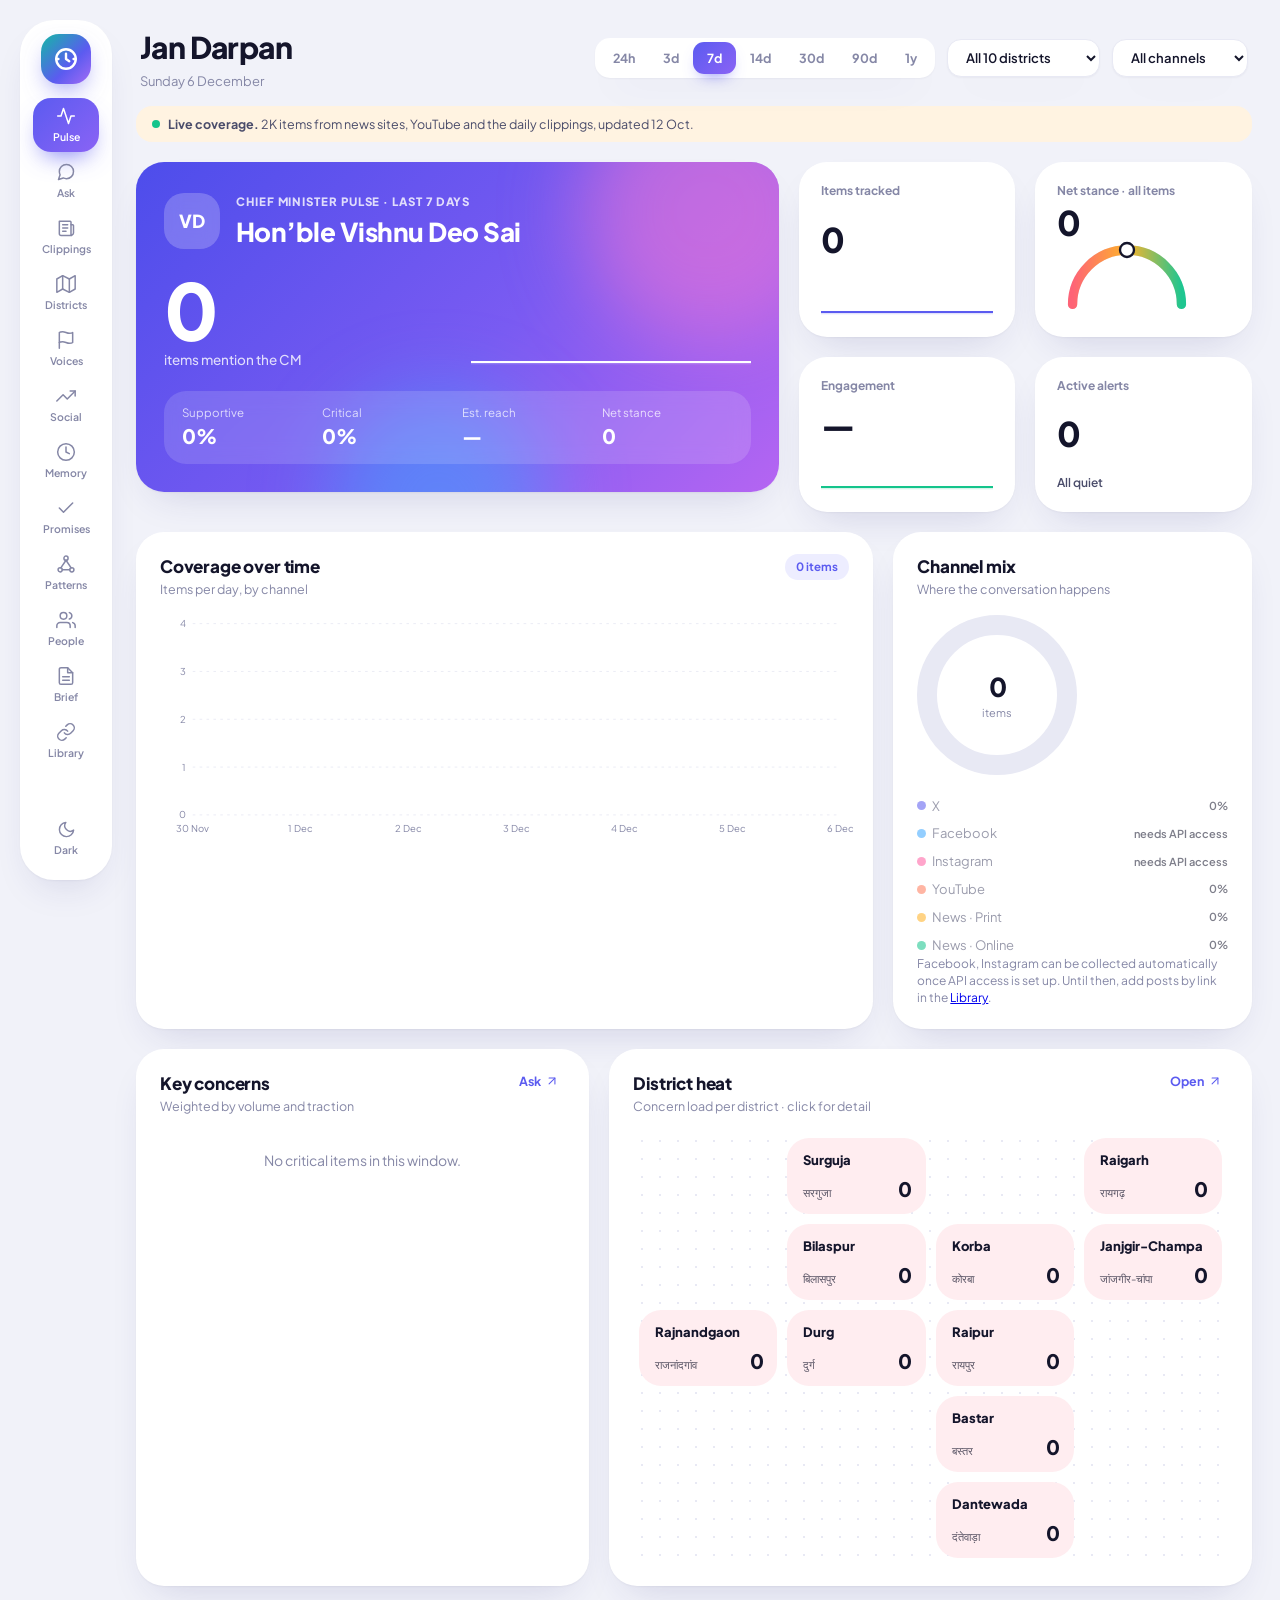
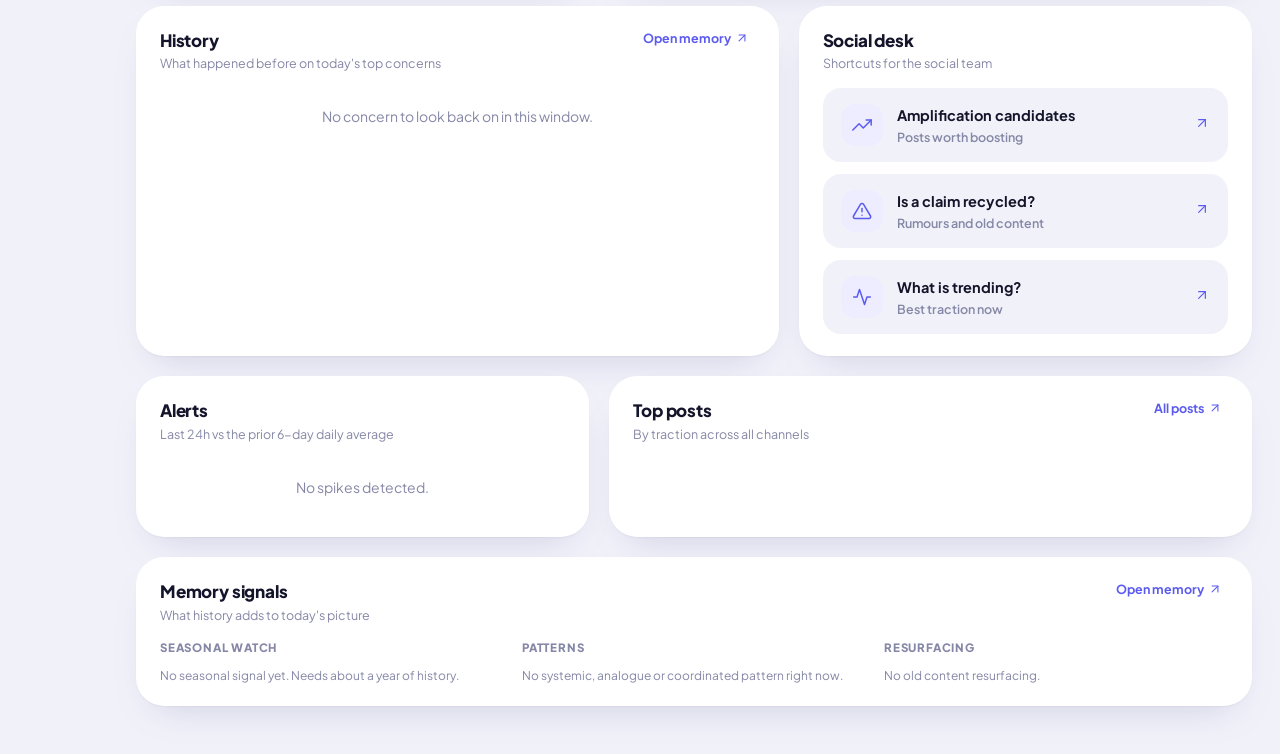
==== commit 47004660: "Data update 2026-10-12 18:46 Co-authored-by: Copilot <223556219+Copilot@users.noreply.github.com>" ====
--- a/JanDarpan.html
+++ b/JanDarpan.html
@@ -9,7 +9,7 @@
   <link rel="preconnect" href="https://fonts.googleapis.com" />
   <link rel="preconnect" href="https://fonts.gstatic.com" crossorigin />
   <link href="https://fonts.googleapis.com/css2?family=Plus+Jakarta+Sans:wght@400;500;600;700;800&display=swap" rel="stylesheet" />
-  <link rel="stylesheet" href="darpan/css/styles.css?v=202610111300" />
+  <link rel="stylesheet" href="darpan/css/styles.css?v=202610121846" />
 </head>
 <body>
   <div class="app">
@@ -24,30 +24,30 @@
   <div id="modal" class="modal"></div>
   <div id="toast" class="toast" role="status" aria-live="polite"></div>
 
-    <script src="data/live.js?v=202610111300"></script>
-<script src="data/clippings.js?v=202610111300"></script>
-<script src="data/social.js?v=202610111300"></script>
-<script src="data/accounts.js?v=202610111300"></script>
-<script src="data/mlas.js?v=202610111300"></script>
-  <script src="darpan/js/data.js?v=202610111300"></script>
-<script src="darpan/js/roster.js?v=202610111300"></script>
-<script src="darpan/js/names.js?v=202610111300"></script>
-  <script src="darpan/js/store.js?v=202610111300"></script>
-  <script src="darpan/js/engine.js?v=202610111300"></script>
-  <script src="darpan/js/gen.js?v=202610111300"></script>
-  <script src="darpan/js/samples.js?v=202610111300"></script>
-  <script src="darpan/js/live.js?v=202610111300"></script>
-  <script src="darpan/js/memory.js?v=202610111300"></script>
-  <script src="darpan/js/icons.js?v=202610111300"></script>
-<script src="darpan/js/clips.js?v=202610111300"></script>
-  <script src="darpan/js/charts.js?v=202610111300"></script>
-  <script src="darpan/js/qa.js?v=202610111300"></script>
-<script src="darpan/js/qa2.js?v=202610111300"></script>
-  <script src="darpan/js/views.js?v=202610111300"></script>
-  <script src="darpan/js/views2.js?v=202610111300"></script>
-  <script src="darpan/js/views3.js?v=202610111300"></script>
-<script src="darpan/js/views4.js?v=202610111300"></script>
-<script src="darpan/js/reader.js?v=202610111300"></script>
-  <script src="darpan/js/app.js?v=202610111300"></script>
+    <script src="data/live.js?v=202610121846"></script>
+<script src="data/clippings.js?v=202610121846"></script>
+<script src="data/social.js?v=202610121846"></script>
+<script src="data/accounts.js?v=202610121846"></script>
+<script src="data/mlas.js?v=202610121846"></script>
+  <script src="darpan/js/data.js?v=202610121846"></script>
+<script src="darpan/js/roster.js?v=202610121846"></script>
+<script src="darpan/js/names.js?v=202610121846"></script>
+  <script src="darpan/js/store.js?v=202610121846"></script>
+  <script src="darpan/js/engine.js?v=202610121846"></script>
+  <script src="darpan/js/gen.js?v=202610121846"></script>
+  <script src="darpan/js/samples.js?v=202610121846"></script>
+  <script src="darpan/js/live.js?v=202610121846"></script>
+  <script src="darpan/js/memory.js?v=202610121846"></script>
+  <script src="darpan/js/icons.js?v=202610121846"></script>
+<script src="darpan/js/clips.js?v=202610121846"></script>
+  <script src="darpan/js/charts.js?v=202610121846"></script>
+  <script src="darpan/js/qa.js?v=202610121846"></script>
+<script src="darpan/js/qa2.js?v=202610121846"></script>
+  <script src="darpan/js/views.js?v=202610121846"></script>
+  <script src="darpan/js/views2.js?v=202610121846"></script>
+  <script src="darpan/js/views3.js?v=202610121846"></script>
+<script src="darpan/js/views4.js?v=202610121846"></script>
+<script src="darpan/js/reader.js?v=202610121846"></script>
+  <script src="darpan/js/app.js?v=202610121846"></script>
 </body>
 </html>
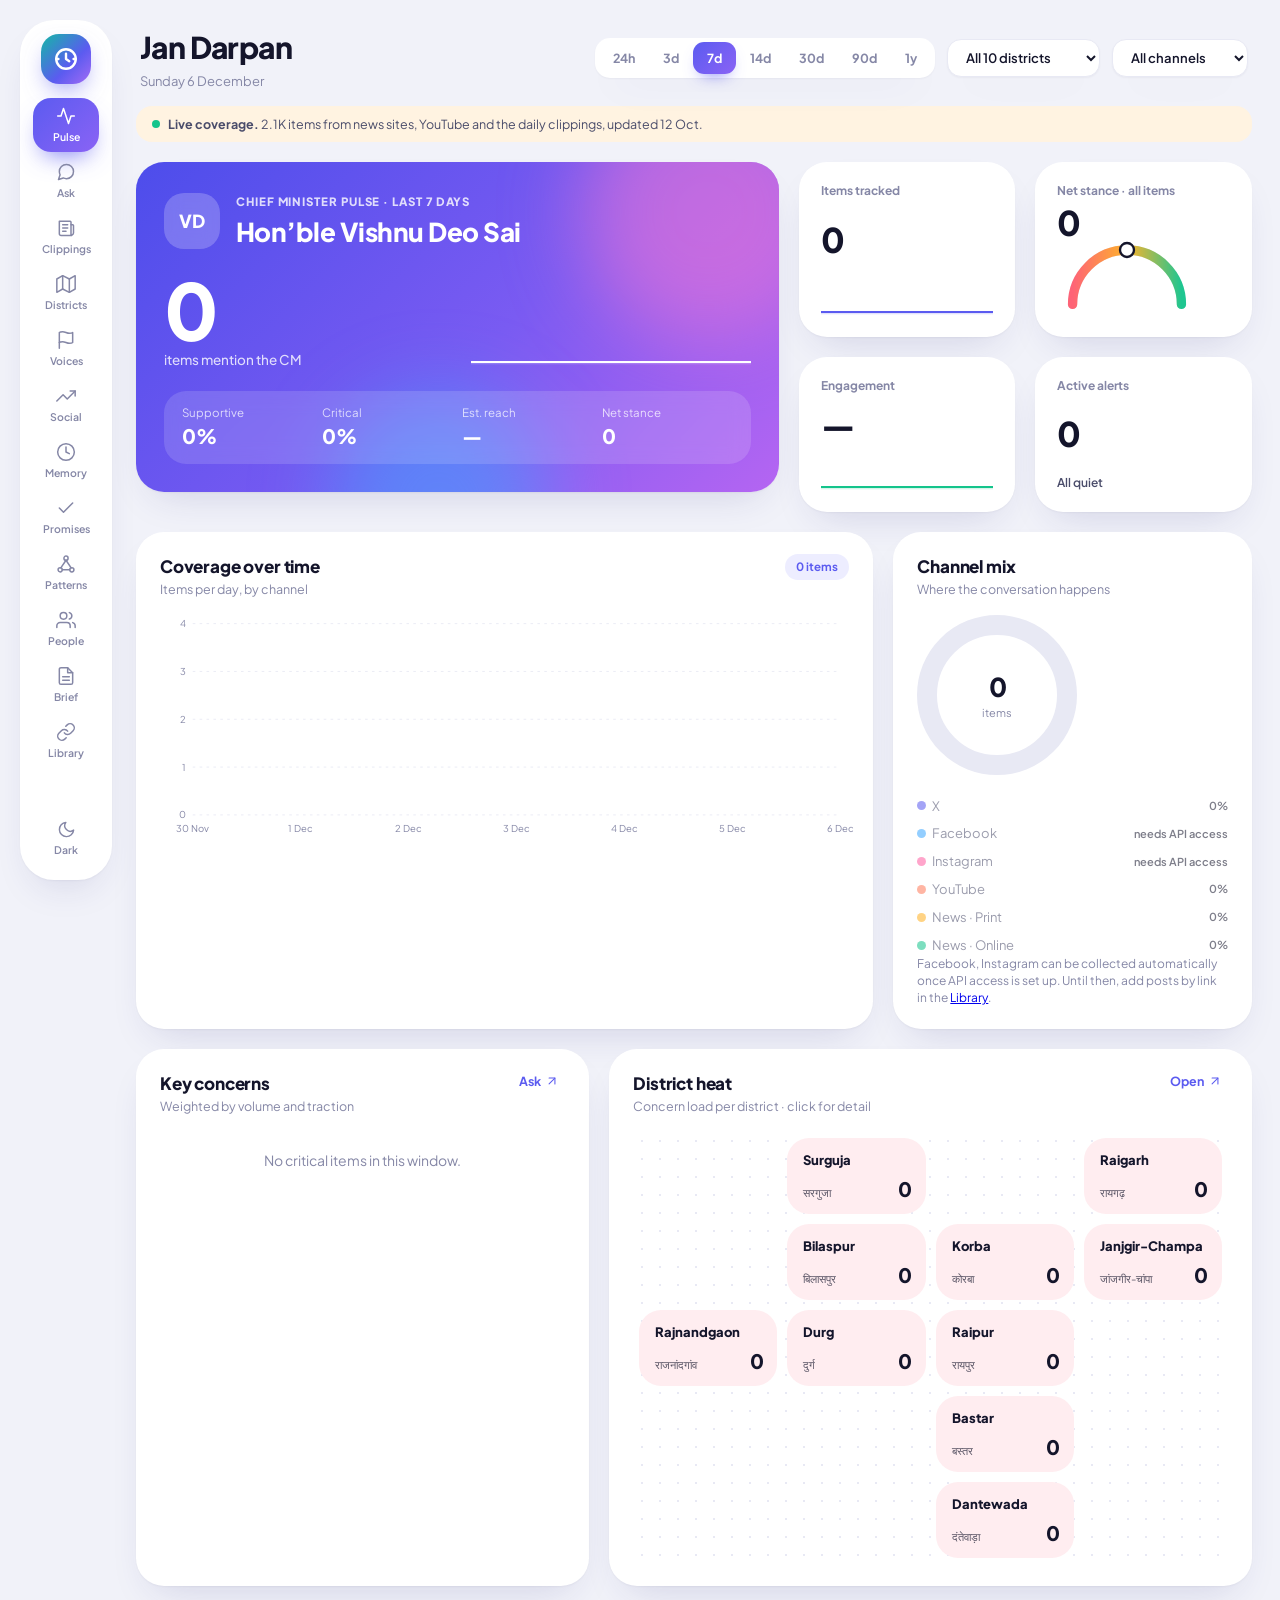
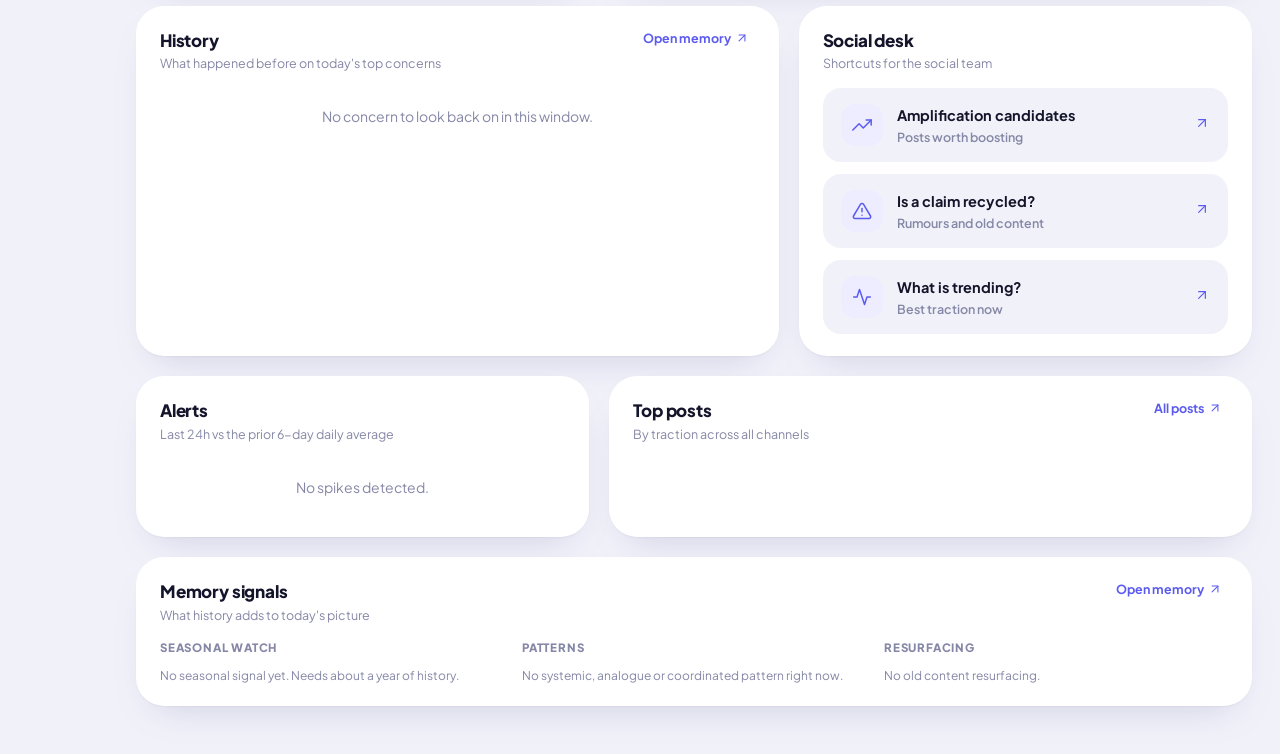
==== commit 932bd03a: "X: refresh from followed accounts (12 Oct), 18 new posts Co-authored-by: Copilot <223556219+Copilot@" ====
--- a/JanDarpan.html
+++ b/JanDarpan.html
@@ -9,7 +9,7 @@
   <link rel="preconnect" href="https://fonts.googleapis.com" />
   <link rel="preconnect" href="https://fonts.gstatic.com" crossorigin />
   <link href="https://fonts.googleapis.com/css2?family=Plus+Jakarta+Sans:wght@400;500;600;700;800&display=swap" rel="stylesheet" />
-  <link rel="stylesheet" href="darpan/css/styles.css?v=202610121846" />
+  <link rel="stylesheet" href="darpan/css/styles.css?v=202610121910" />
 </head>
 <body>
   <div class="app">
@@ -24,30 +24,30 @@
   <div id="modal" class="modal"></div>
   <div id="toast" class="toast" role="status" aria-live="polite"></div>
 
-    <script src="data/live.js?v=202610121846"></script>
-<script src="data/clippings.js?v=202610121846"></script>
-<script src="data/social.js?v=202610121846"></script>
-<script src="data/accounts.js?v=202610121846"></script>
-<script src="data/mlas.js?v=202610121846"></script>
-  <script src="darpan/js/data.js?v=202610121846"></script>
-<script src="darpan/js/roster.js?v=202610121846"></script>
-<script src="darpan/js/names.js?v=202610121846"></script>
-  <script src="darpan/js/store.js?v=202610121846"></script>
-  <script src="darpan/js/engine.js?v=202610121846"></script>
-  <script src="darpan/js/gen.js?v=202610121846"></script>
-  <script src="darpan/js/samples.js?v=202610121846"></script>
-  <script src="darpan/js/live.js?v=202610121846"></script>
-  <script src="darpan/js/memory.js?v=202610121846"></script>
-  <script src="darpan/js/icons.js?v=202610121846"></script>
-<script src="darpan/js/clips.js?v=202610121846"></script>
-  <script src="darpan/js/charts.js?v=202610121846"></script>
-  <script src="darpan/js/qa.js?v=202610121846"></script>
-<script src="darpan/js/qa2.js?v=202610121846"></script>
-  <script src="darpan/js/views.js?v=202610121846"></script>
-  <script src="darpan/js/views2.js?v=202610121846"></script>
-  <script src="darpan/js/views3.js?v=202610121846"></script>
-<script src="darpan/js/views4.js?v=202610121846"></script>
-<script src="darpan/js/reader.js?v=202610121846"></script>
-  <script src="darpan/js/app.js?v=202610121846"></script>
+    <script src="data/live.js?v=202610121910"></script>
+<script src="data/clippings.js?v=202610121910"></script>
+<script src="data/social.js?v=202610121910"></script>
+<script src="data/accounts.js?v=202610121910"></script>
+<script src="data/mlas.js?v=202610121910"></script>
+  <script src="darpan/js/data.js?v=202610121910"></script>
+<script src="darpan/js/roster.js?v=202610121910"></script>
+<script src="darpan/js/names.js?v=202610121910"></script>
+  <script src="darpan/js/store.js?v=202610121910"></script>
+  <script src="darpan/js/engine.js?v=202610121910"></script>
+  <script src="darpan/js/gen.js?v=202610121910"></script>
+  <script src="darpan/js/samples.js?v=202610121910"></script>
+  <script src="darpan/js/live.js?v=202610121910"></script>
+  <script src="darpan/js/memory.js?v=202610121910"></script>
+  <script src="darpan/js/icons.js?v=202610121910"></script>
+<script src="darpan/js/clips.js?v=202610121910"></script>
+  <script src="darpan/js/charts.js?v=202610121910"></script>
+  <script src="darpan/js/qa.js?v=202610121910"></script>
+<script src="darpan/js/qa2.js?v=202610121910"></script>
+  <script src="darpan/js/views.js?v=202610121910"></script>
+  <script src="darpan/js/views2.js?v=202610121910"></script>
+  <script src="darpan/js/views3.js?v=202610121910"></script>
+<script src="darpan/js/views4.js?v=202610121910"></script>
+<script src="darpan/js/reader.js?v=202610121910"></script>
+  <script src="darpan/js/app.js?v=202610121910"></script>
 </body>
 </html>
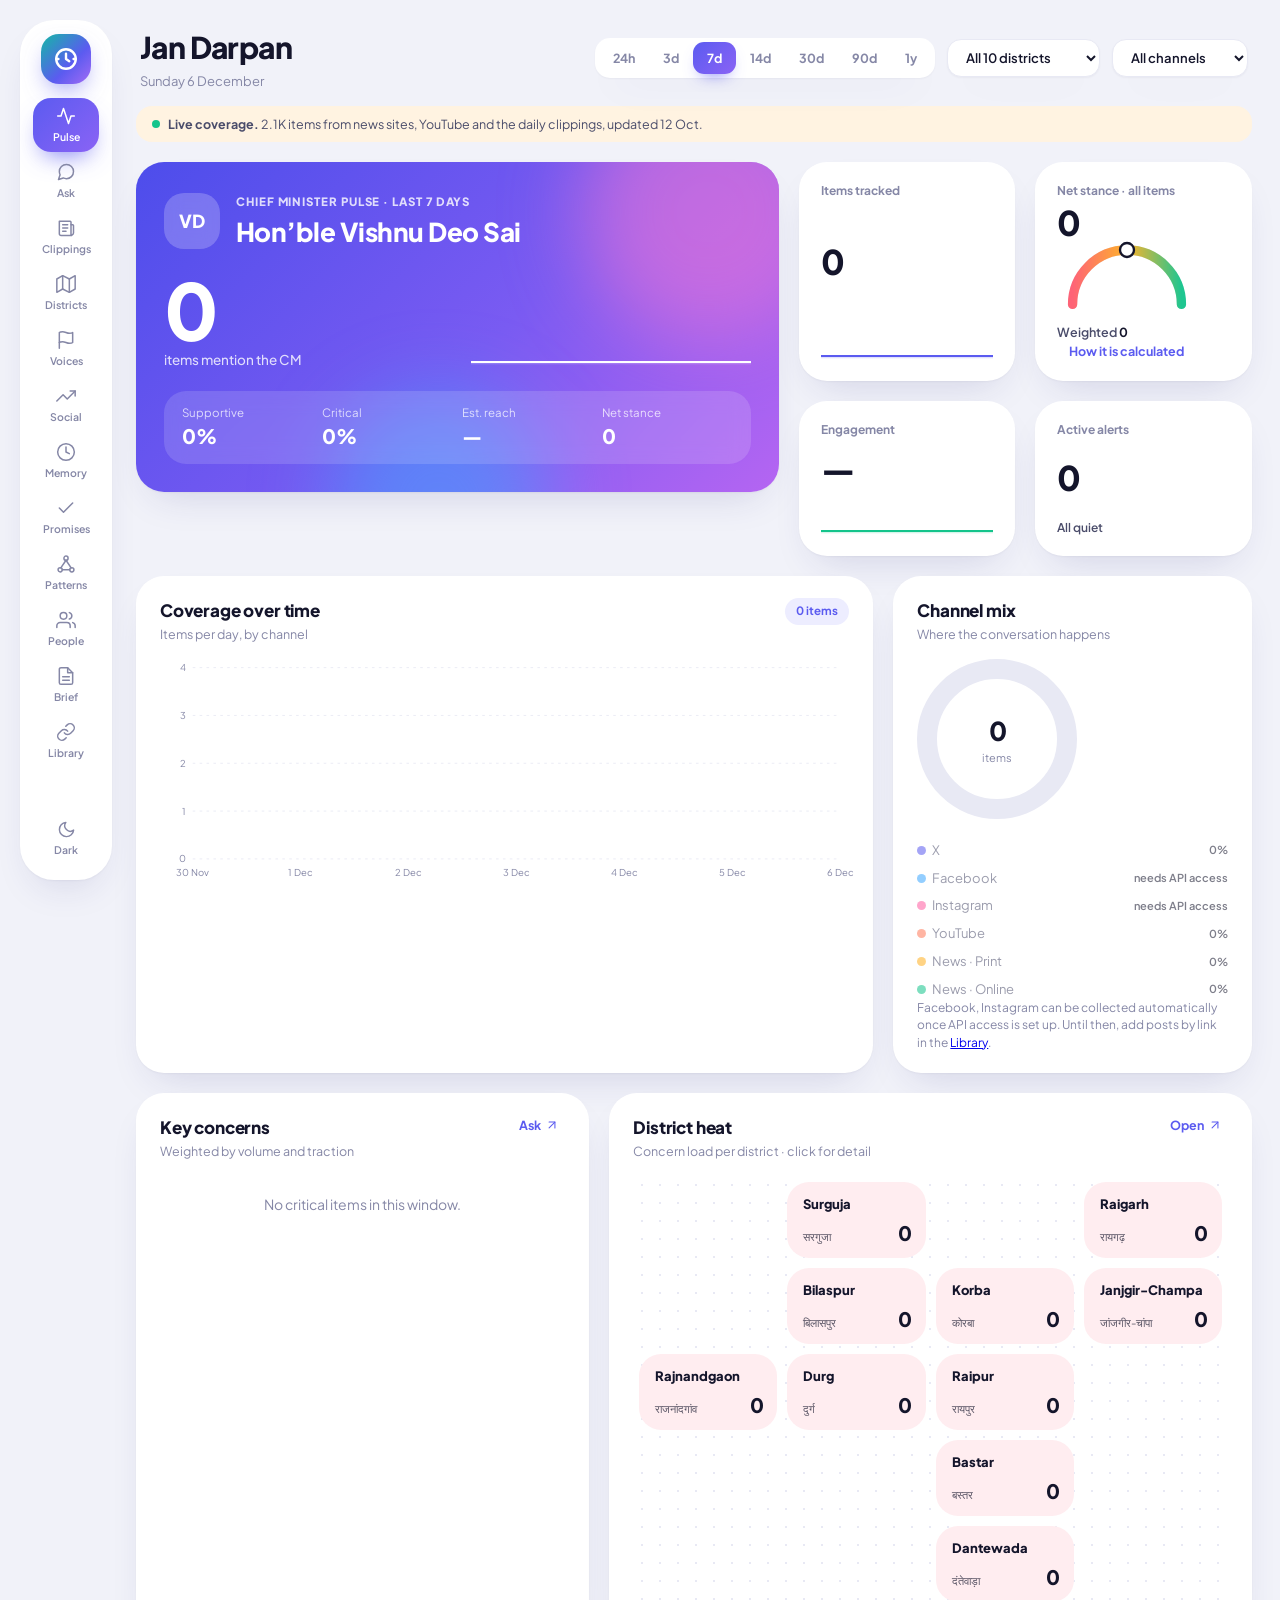
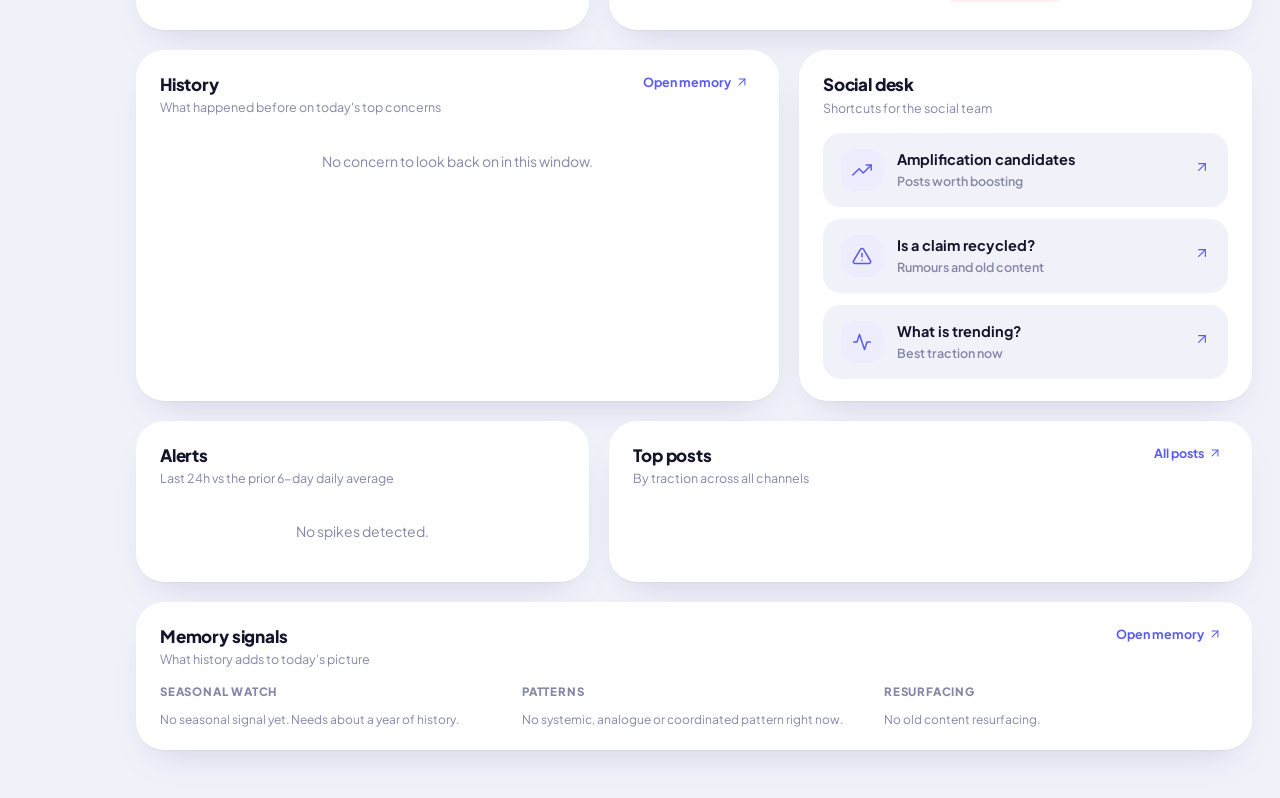
==== commit 72269e76: "Net stance: stance toward government (incident reports neutral), weighted net with explanation panel" ====
--- a/JanDarpan.html
+++ b/JanDarpan.html
@@ -9,7 +9,7 @@
   <link rel="preconnect" href="https://fonts.googleapis.com" />
   <link rel="preconnect" href="https://fonts.gstatic.com" crossorigin />
   <link href="https://fonts.googleapis.com/css2?family=Plus+Jakarta+Sans:wght@400;500;600;700;800&display=swap" rel="stylesheet" />
-  <link rel="stylesheet" href="darpan/css/styles.css?v=202610121910" />
+  <link rel="stylesheet" href="darpan/css/styles.css?v=202610122130" />
 </head>
 <body>
   <div class="app">
@@ -24,30 +24,30 @@
   <div id="modal" class="modal"></div>
   <div id="toast" class="toast" role="status" aria-live="polite"></div>
 
-    <script src="data/live.js?v=202610121910"></script>
-<script src="data/clippings.js?v=202610121910"></script>
-<script src="data/social.js?v=202610121910"></script>
-<script src="data/accounts.js?v=202610121910"></script>
-<script src="data/mlas.js?v=202610121910"></script>
-  <script src="darpan/js/data.js?v=202610121910"></script>
-<script src="darpan/js/roster.js?v=202610121910"></script>
-<script src="darpan/js/names.js?v=202610121910"></script>
-  <script src="darpan/js/store.js?v=202610121910"></script>
-  <script src="darpan/js/engine.js?v=202610121910"></script>
-  <script src="darpan/js/gen.js?v=202610121910"></script>
-  <script src="darpan/js/samples.js?v=202610121910"></script>
-  <script src="darpan/js/live.js?v=202610121910"></script>
-  <script src="darpan/js/memory.js?v=202610121910"></script>
-  <script src="darpan/js/icons.js?v=202610121910"></script>
-<script src="darpan/js/clips.js?v=202610121910"></script>
-  <script src="darpan/js/charts.js?v=202610121910"></script>
-  <script src="darpan/js/qa.js?v=202610121910"></script>
-<script src="darpan/js/qa2.js?v=202610121910"></script>
-  <script src="darpan/js/views.js?v=202610121910"></script>
-  <script src="darpan/js/views2.js?v=202610121910"></script>
-  <script src="darpan/js/views3.js?v=202610121910"></script>
-<script src="darpan/js/views4.js?v=202610121910"></script>
-<script src="darpan/js/reader.js?v=202610121910"></script>
-  <script src="darpan/js/app.js?v=202610121910"></script>
+    <script src="data/live.js?v=202610122130"></script>
+<script src="data/clippings.js?v=202610122130"></script>
+<script src="data/social.js?v=202610122130"></script>
+<script src="data/accounts.js?v=202610122130"></script>
+<script src="data/mlas.js?v=202610122130"></script>
+  <script src="darpan/js/data.js?v=202610122130"></script>
+<script src="darpan/js/roster.js?v=202610122130"></script>
+<script src="darpan/js/names.js?v=202610122130"></script>
+  <script src="darpan/js/store.js?v=202610122130"></script>
+  <script src="darpan/js/engine.js?v=202610122130"></script>
+  <script src="darpan/js/gen.js?v=202610122130"></script>
+  <script src="darpan/js/samples.js?v=202610122130"></script>
+  <script src="darpan/js/live.js?v=202610122130"></script>
+  <script src="darpan/js/memory.js?v=202610122130"></script>
+  <script src="darpan/js/icons.js?v=202610122130"></script>
+<script src="darpan/js/clips.js?v=202610122130"></script>
+  <script src="darpan/js/charts.js?v=202610122130"></script>
+  <script src="darpan/js/qa.js?v=202610122130"></script>
+<script src="darpan/js/qa2.js?v=202610122130"></script>
+  <script src="darpan/js/views.js?v=202610122130"></script>
+  <script src="darpan/js/views2.js?v=202610122130"></script>
+  <script src="darpan/js/views3.js?v=202610122130"></script>
+<script src="darpan/js/views4.js?v=202610122130"></script>
+<script src="darpan/js/reader.js?v=202610122130"></script>
+  <script src="darpan/js/app.js?v=202610122130"></script>
 </body>
 </html>
--- a/darpan/css/styles.css
+++ b/darpan/css/styles.css
@@ -413,3 +413,5 @@
 .sdesk .pi { display: grid; place-items: center; width: 42px; height: 42px; border-radius: 14px; background: var(--pri-soft); color: var(--pri); flex: none; }
 .sdesk .tx { display: flex; flex-direction: column; gap: 2px; flex: 1; } .sdesk b { font-size: 14.5px; } .sdesk em { font-style: normal; font-size: 12.5px; color: var(--muted); font-weight: 600; }
 .sdesk .go { color: var(--pri); }
+
+.kp.netw { font-size: 12.5px; margin-top: 6px; } .kp.netw b { color: var(--ink); } .kp.netw .link { margin-left: 6px; }
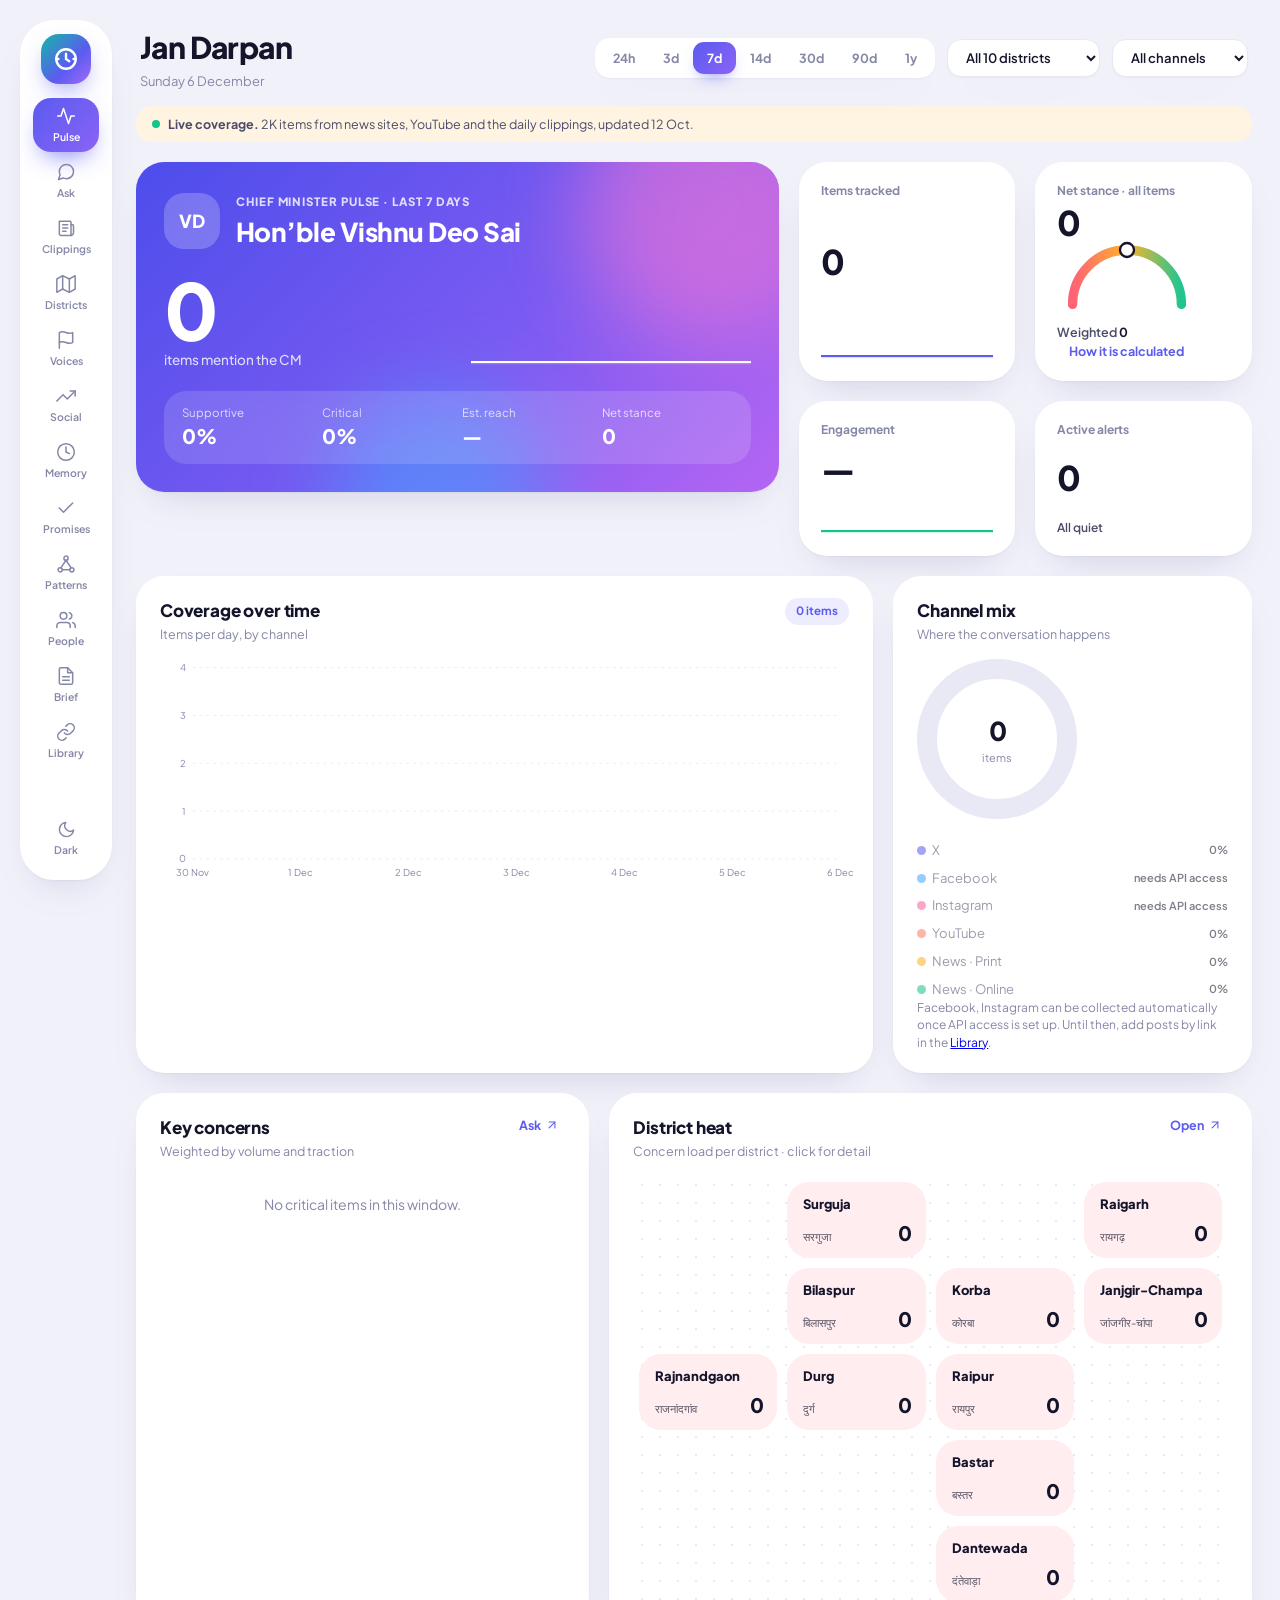
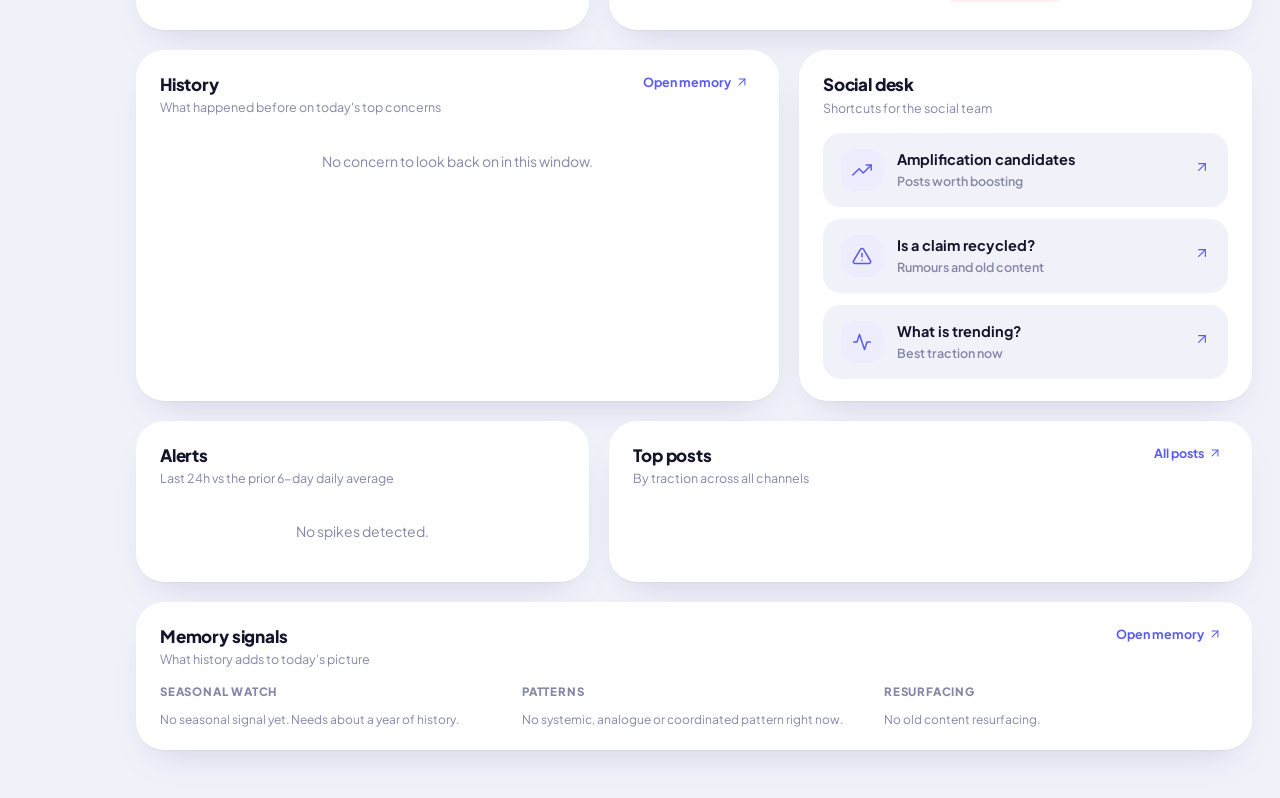
==== commit b251b258: "Tag corrections (politics, sport, foreign), urgent and important concerns in the Net panel Co-author" ====
--- a/JanDarpan.html
+++ b/JanDarpan.html
@@ -9,7 +9,7 @@
   <link rel="preconnect" href="https://fonts.googleapis.com" />
   <link rel="preconnect" href="https://fonts.gstatic.com" crossorigin />
   <link href="https://fonts.googleapis.com/css2?family=Plus+Jakarta+Sans:wght@400;500;600;700;800&display=swap" rel="stylesheet" />
-  <link rel="stylesheet" href="darpan/css/styles.css?v=202610122130" />
+  <link rel="stylesheet" href="darpan/css/styles.css?v=202610122200" />
 </head>
 <body>
   <div class="app">
@@ -24,30 +24,30 @@
   <div id="modal" class="modal"></div>
   <div id="toast" class="toast" role="status" aria-live="polite"></div>
 
-    <script src="data/live.js?v=202610122130"></script>
-<script src="data/clippings.js?v=202610122130"></script>
-<script src="data/social.js?v=202610122130"></script>
-<script src="data/accounts.js?v=202610122130"></script>
-<script src="data/mlas.js?v=202610122130"></script>
-  <script src="darpan/js/data.js?v=202610122130"></script>
-<script src="darpan/js/roster.js?v=202610122130"></script>
-<script src="darpan/js/names.js?v=202610122130"></script>
-  <script src="darpan/js/store.js?v=202610122130"></script>
-  <script src="darpan/js/engine.js?v=202610122130"></script>
-  <script src="darpan/js/gen.js?v=202610122130"></script>
-  <script src="darpan/js/samples.js?v=202610122130"></script>
-  <script src="darpan/js/live.js?v=202610122130"></script>
-  <script src="darpan/js/memory.js?v=202610122130"></script>
-  <script src="darpan/js/icons.js?v=202610122130"></script>
-<script src="darpan/js/clips.js?v=202610122130"></script>
-  <script src="darpan/js/charts.js?v=202610122130"></script>
-  <script src="darpan/js/qa.js?v=202610122130"></script>
-<script src="darpan/js/qa2.js?v=202610122130"></script>
-  <script src="darpan/js/views.js?v=202610122130"></script>
-  <script src="darpan/js/views2.js?v=202610122130"></script>
-  <script src="darpan/js/views3.js?v=202610122130"></script>
-<script src="darpan/js/views4.js?v=202610122130"></script>
-<script src="darpan/js/reader.js?v=202610122130"></script>
-  <script src="darpan/js/app.js?v=202610122130"></script>
+    <script src="data/live.js?v=202610122200"></script>
+<script src="data/clippings.js?v=202610122200"></script>
+<script src="data/social.js?v=202610122200"></script>
+<script src="data/accounts.js?v=202610122200"></script>
+<script src="data/mlas.js?v=202610122200"></script>
+  <script src="darpan/js/data.js?v=202610122200"></script>
+<script src="darpan/js/roster.js?v=202610122200"></script>
+<script src="darpan/js/names.js?v=202610122200"></script>
+  <script src="darpan/js/store.js?v=202610122200"></script>
+  <script src="darpan/js/engine.js?v=202610122200"></script>
+  <script src="darpan/js/gen.js?v=202610122200"></script>
+  <script src="darpan/js/samples.js?v=202610122200"></script>
+  <script src="darpan/js/live.js?v=202610122200"></script>
+  <script src="darpan/js/memory.js?v=202610122200"></script>
+  <script src="darpan/js/icons.js?v=202610122200"></script>
+<script src="darpan/js/clips.js?v=202610122200"></script>
+  <script src="darpan/js/charts.js?v=202610122200"></script>
+  <script src="darpan/js/qa.js?v=202610122200"></script>
+<script src="darpan/js/qa2.js?v=202610122200"></script>
+  <script src="darpan/js/views.js?v=202610122200"></script>
+  <script src="darpan/js/views2.js?v=202610122200"></script>
+  <script src="darpan/js/views3.js?v=202610122200"></script>
+<script src="darpan/js/views4.js?v=202610122200"></script>
+<script src="darpan/js/reader.js?v=202610122200"></script>
+  <script src="darpan/js/app.js?v=202610122200"></script>
 </body>
 </html>
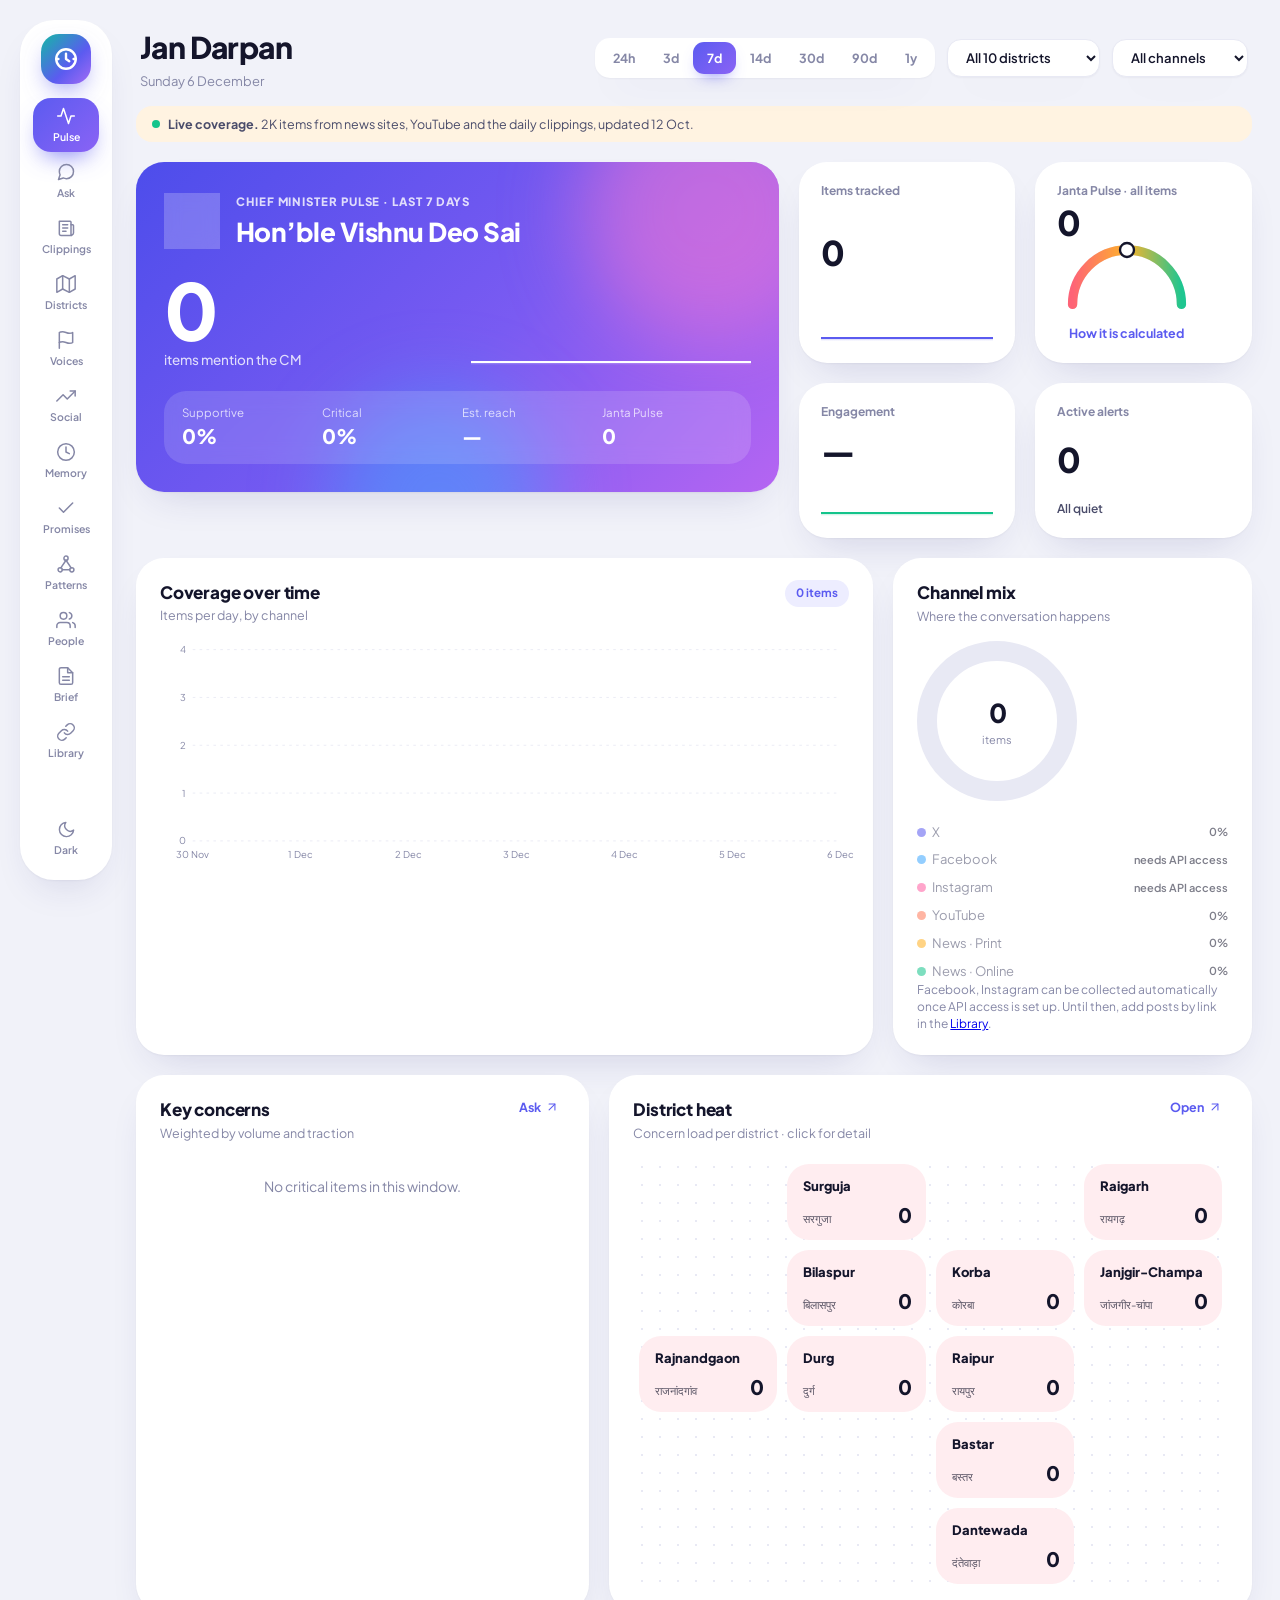
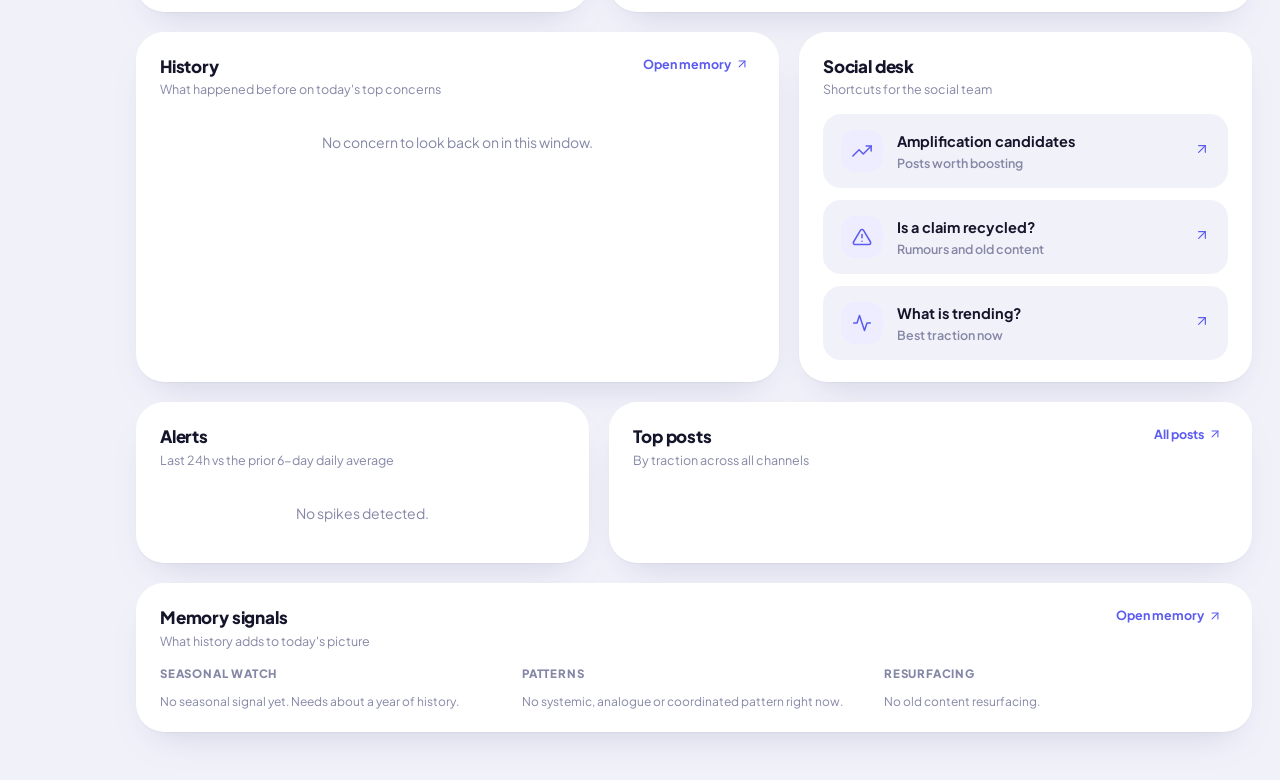
==== commit 2f691b83: "Rename Net stance to Janta Pulse (weighted score only) Pulse card, hero, calculation panel and daily" ====
--- a/JanDarpan.html
+++ b/JanDarpan.html
@@ -9,7 +9,7 @@
   <link rel="preconnect" href="https://fonts.googleapis.com" />
   <link rel="preconnect" href="https://fonts.gstatic.com" crossorigin />
   <link href="https://fonts.googleapis.com/css2?family=Plus+Jakarta+Sans:wght@400;500;600;700;800&display=swap" rel="stylesheet" />
-  <link rel="stylesheet" href="darpan/css/styles.css?v=202610122200" />
+  <link rel="stylesheet" href="darpan/css/styles.css?v=202610122215" />
 </head>
 <body>
   <div class="app">
@@ -24,30 +24,30 @@
   <div id="modal" class="modal"></div>
   <div id="toast" class="toast" role="status" aria-live="polite"></div>
 
-    <script src="data/live.js?v=202610122200"></script>
-<script src="data/clippings.js?v=202610122200"></script>
-<script src="data/social.js?v=202610122200"></script>
-<script src="data/accounts.js?v=202610122200"></script>
-<script src="data/mlas.js?v=202610122200"></script>
-  <script src="darpan/js/data.js?v=202610122200"></script>
-<script src="darpan/js/roster.js?v=202610122200"></script>
-<script src="darpan/js/names.js?v=202610122200"></script>
-  <script src="darpan/js/store.js?v=202610122200"></script>
-  <script src="darpan/js/engine.js?v=202610122200"></script>
-  <script src="darpan/js/gen.js?v=202610122200"></script>
-  <script src="darpan/js/samples.js?v=202610122200"></script>
-  <script src="darpan/js/live.js?v=202610122200"></script>
-  <script src="darpan/js/memory.js?v=202610122200"></script>
-  <script src="darpan/js/icons.js?v=202610122200"></script>
-<script src="darpan/js/clips.js?v=202610122200"></script>
-  <script src="darpan/js/charts.js?v=202610122200"></script>
-  <script src="darpan/js/qa.js?v=202610122200"></script>
-<script src="darpan/js/qa2.js?v=202610122200"></script>
-  <script src="darpan/js/views.js?v=202610122200"></script>
-  <script src="darpan/js/views2.js?v=202610122200"></script>
-  <script src="darpan/js/views3.js?v=202610122200"></script>
-<script src="darpan/js/views4.js?v=202610122200"></script>
-<script src="darpan/js/reader.js?v=202610122200"></script>
-  <script src="darpan/js/app.js?v=202610122200"></script>
+    <script src="data/live.js?v=202610122215"></script>
+<script src="data/clippings.js?v=202610122215"></script>
+<script src="data/social.js?v=202610122215"></script>
+<script src="data/accounts.js?v=202610122215"></script>
+<script src="data/mlas.js?v=202610122215"></script>
+  <script src="darpan/js/data.js?v=202610122215"></script>
+<script src="darpan/js/roster.js?v=202610122215"></script>
+<script src="darpan/js/names.js?v=202610122215"></script>
+  <script src="darpan/js/store.js?v=202610122215"></script>
+  <script src="darpan/js/engine.js?v=202610122215"></script>
+  <script src="darpan/js/gen.js?v=202610122215"></script>
+  <script src="darpan/js/samples.js?v=202610122215"></script>
+  <script src="darpan/js/live.js?v=202610122215"></script>
+  <script src="darpan/js/memory.js?v=202610122215"></script>
+  <script src="darpan/js/icons.js?v=202610122215"></script>
+<script src="darpan/js/clips.js?v=202610122215"></script>
+  <script src="darpan/js/charts.js?v=202610122215"></script>
+  <script src="darpan/js/qa.js?v=202610122215"></script>
+<script src="darpan/js/qa2.js?v=202610122215"></script>
+  <script src="darpan/js/views.js?v=202610122215"></script>
+  <script src="darpan/js/views2.js?v=202610122215"></script>
+  <script src="darpan/js/views3.js?v=202610122215"></script>
+<script src="darpan/js/views4.js?v=202610122215"></script>
+<script src="darpan/js/reader.js?v=202610122215"></script>
+  <script src="darpan/js/app.js?v=202610122215"></script>
 </body>
 </html>
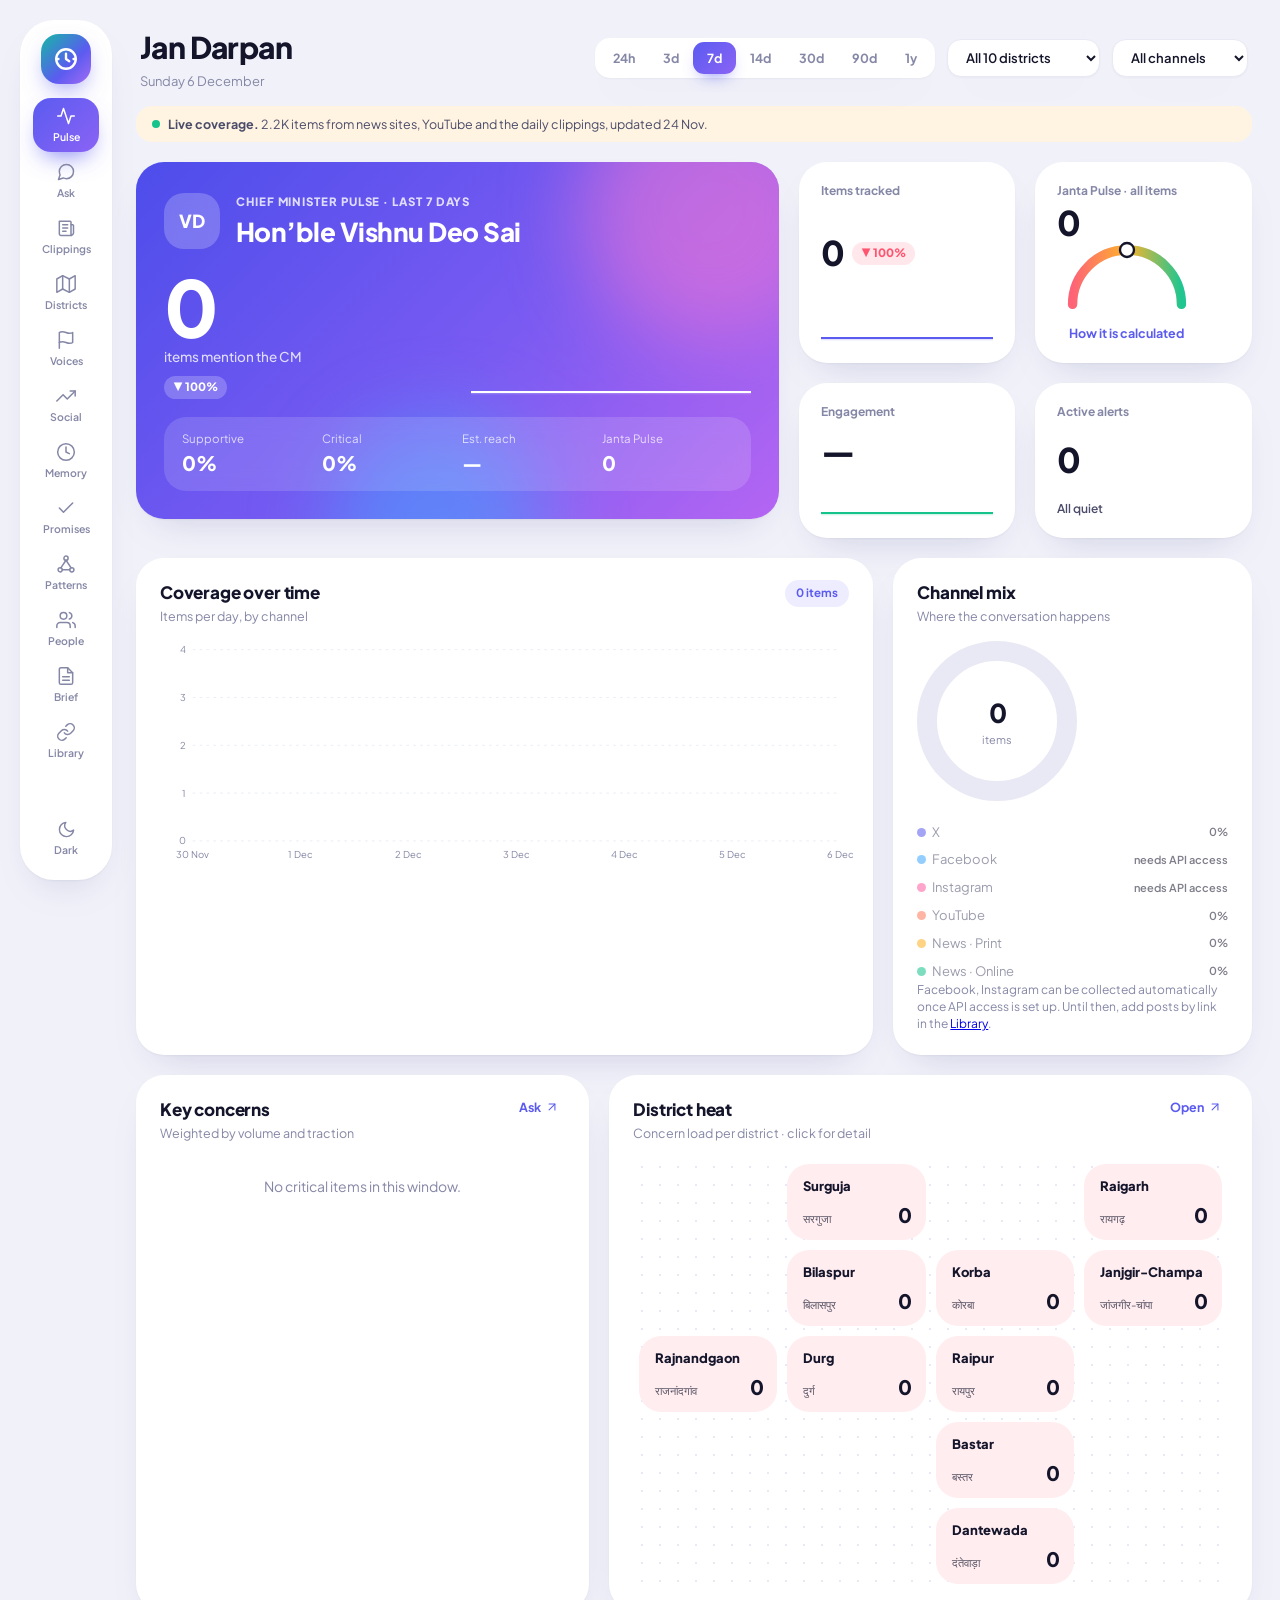
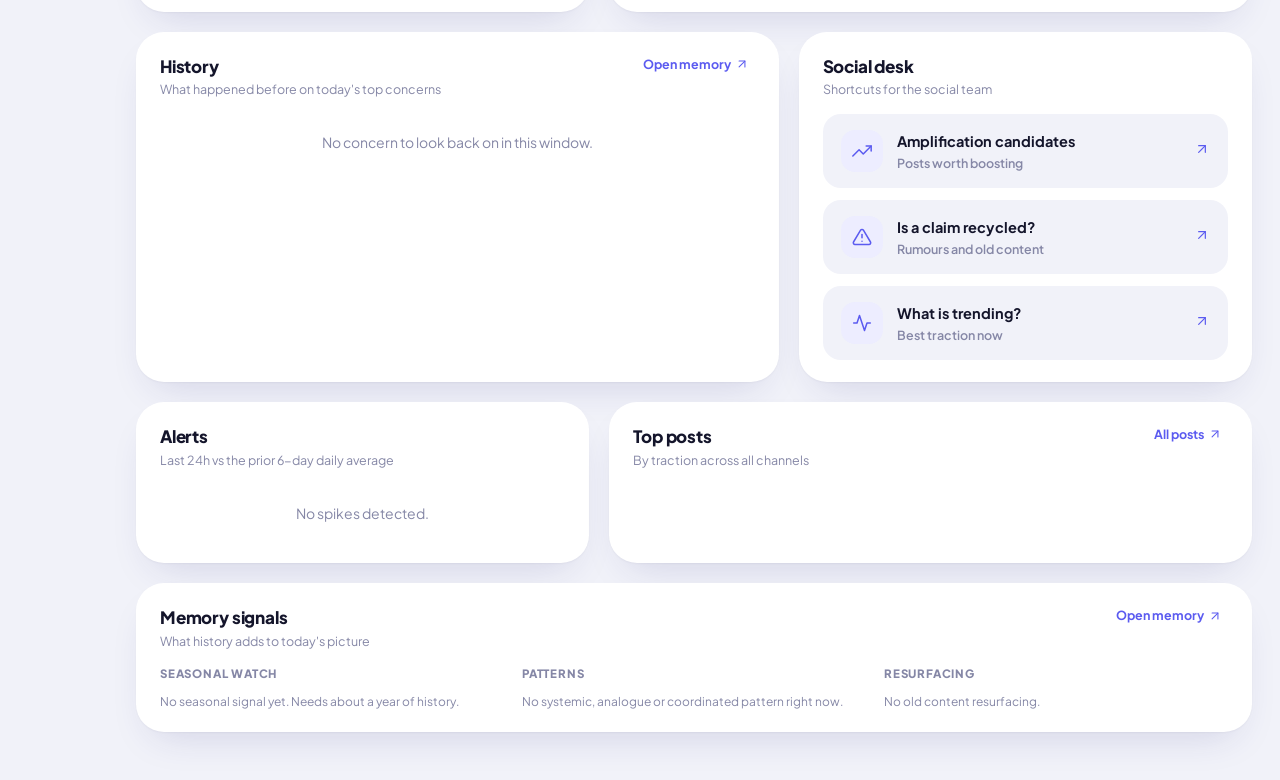
==== commit ae74cb88: "Data update 2026-11-24 21:14 Co-authored-by: Copilot <223556219+Copilot@users.noreply.github.com>" ====
--- a/JanDarpan.html
+++ b/JanDarpan.html
@@ -9,7 +9,7 @@
   <link rel="preconnect" href="https://fonts.googleapis.com" />
   <link rel="preconnect" href="https://fonts.gstatic.com" crossorigin />
   <link href="https://fonts.googleapis.com/css2?family=Plus+Jakarta+Sans:wght@400;500;600;700;800&display=swap" rel="stylesheet" />
-  <link rel="stylesheet" href="darpan/css/styles.css?v=202610122215" />
+  <link rel="stylesheet" href="darpan/css/styles.css?v=202611242114" />
 </head>
 <body>
   <div class="app">
@@ -24,30 +24,30 @@
   <div id="modal" class="modal"></div>
   <div id="toast" class="toast" role="status" aria-live="polite"></div>
 
-    <script src="data/live.js?v=202610122215"></script>
-<script src="data/clippings.js?v=202610122215"></script>
-<script src="data/social.js?v=202610122215"></script>
-<script src="data/accounts.js?v=202610122215"></script>
-<script src="data/mlas.js?v=202610122215"></script>
-  <script src="darpan/js/data.js?v=202610122215"></script>
-<script src="darpan/js/roster.js?v=202610122215"></script>
-<script src="darpan/js/names.js?v=202610122215"></script>
-  <script src="darpan/js/store.js?v=202610122215"></script>
-  <script src="darpan/js/engine.js?v=202610122215"></script>
-  <script src="darpan/js/gen.js?v=202610122215"></script>
-  <script src="darpan/js/samples.js?v=202610122215"></script>
-  <script src="darpan/js/live.js?v=202610122215"></script>
-  <script src="darpan/js/memory.js?v=202610122215"></script>
-  <script src="darpan/js/icons.js?v=202610122215"></script>
-<script src="darpan/js/clips.js?v=202610122215"></script>
-  <script src="darpan/js/charts.js?v=202610122215"></script>
-  <script src="darpan/js/qa.js?v=202610122215"></script>
-<script src="darpan/js/qa2.js?v=202610122215"></script>
-  <script src="darpan/js/views.js?v=202610122215"></script>
-  <script src="darpan/js/views2.js?v=202610122215"></script>
-  <script src="darpan/js/views3.js?v=202610122215"></script>
-<script src="darpan/js/views4.js?v=202610122215"></script>
-<script src="darpan/js/reader.js?v=202610122215"></script>
-  <script src="darpan/js/app.js?v=202610122215"></script>
+    <script src="data/live.js?v=202611242114"></script>
+<script src="data/clippings.js?v=202611242114"></script>
+<script src="data/social.js?v=202611242114"></script>
+<script src="data/accounts.js?v=202611242114"></script>
+<script src="data/mlas.js?v=202611242114"></script>
+  <script src="darpan/js/data.js?v=202611242114"></script>
+<script src="darpan/js/roster.js?v=202611242114"></script>
+<script src="darpan/js/names.js?v=202611242114"></script>
+  <script src="darpan/js/store.js?v=202611242114"></script>
+  <script src="darpan/js/engine.js?v=202611242114"></script>
+  <script src="darpan/js/gen.js?v=202611242114"></script>
+  <script src="darpan/js/samples.js?v=202611242114"></script>
+  <script src="darpan/js/live.js?v=202611242114"></script>
+  <script src="darpan/js/memory.js?v=202611242114"></script>
+  <script src="darpan/js/icons.js?v=202611242114"></script>
+<script src="darpan/js/clips.js?v=202611242114"></script>
+  <script src="darpan/js/charts.js?v=202611242114"></script>
+  <script src="darpan/js/qa.js?v=202611242114"></script>
+<script src="darpan/js/qa2.js?v=202611242114"></script>
+  <script src="darpan/js/views.js?v=202611242114"></script>
+  <script src="darpan/js/views2.js?v=202611242114"></script>
+  <script src="darpan/js/views3.js?v=202611242114"></script>
+<script src="darpan/js/views4.js?v=202611242114"></script>
+<script src="darpan/js/reader.js?v=202611242114"></script>
+  <script src="darpan/js/app.js?v=202611242114"></script>
 </body>
 </html>
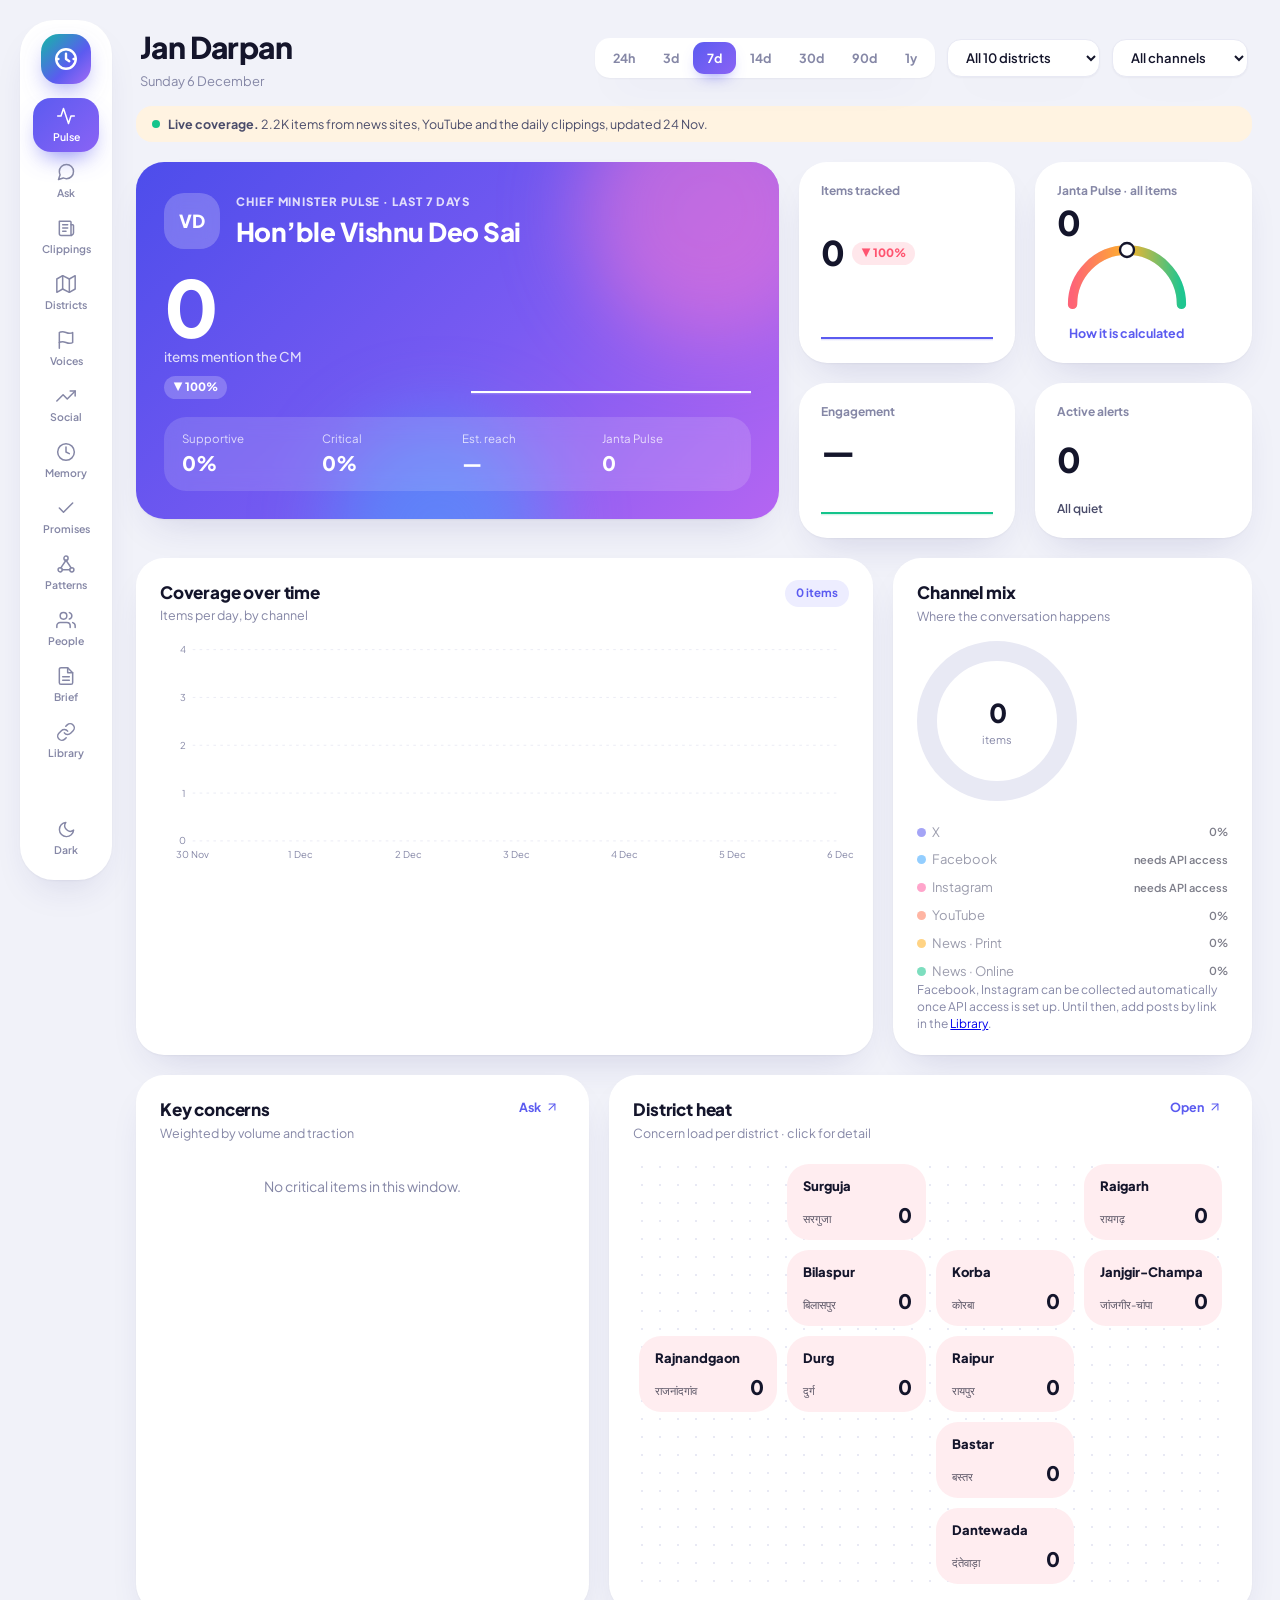
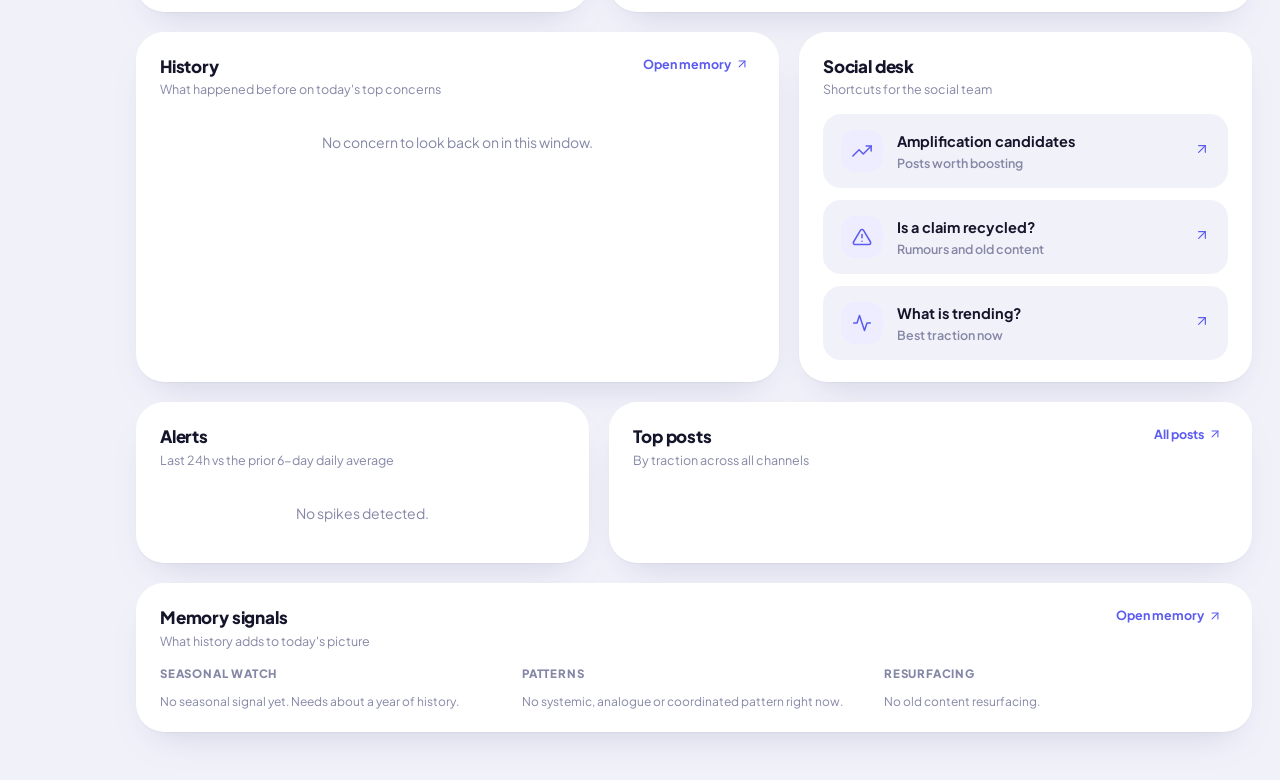
==== commit d8d7dfa6: "X snapshot for PM Modi and BJP president Nitin Nabin; National leaders card on Social Co-authored-by" ====
--- a/JanDarpan.html
+++ b/JanDarpan.html
@@ -9,7 +9,7 @@
   <link rel="preconnect" href="https://fonts.googleapis.com" />
   <link rel="preconnect" href="https://fonts.gstatic.com" crossorigin />
   <link href="https://fonts.googleapis.com/css2?family=Plus+Jakarta+Sans:wght@400;500;600;700;800&display=swap" rel="stylesheet" />
-  <link rel="stylesheet" href="darpan/css/styles.css?v=202611242114" />
+  <link rel="stylesheet" href="darpan/css/styles.css?v=202611242140" />
 </head>
 <body>
   <div class="app">
@@ -24,30 +24,30 @@
   <div id="modal" class="modal"></div>
   <div id="toast" class="toast" role="status" aria-live="polite"></div>
 
-    <script src="data/live.js?v=202611242114"></script>
-<script src="data/clippings.js?v=202611242114"></script>
-<script src="data/social.js?v=202611242114"></script>
-<script src="data/accounts.js?v=202611242114"></script>
-<script src="data/mlas.js?v=202611242114"></script>
-  <script src="darpan/js/data.js?v=202611242114"></script>
-<script src="darpan/js/roster.js?v=202611242114"></script>
-<script src="darpan/js/names.js?v=202611242114"></script>
-  <script src="darpan/js/store.js?v=202611242114"></script>
-  <script src="darpan/js/engine.js?v=202611242114"></script>
-  <script src="darpan/js/gen.js?v=202611242114"></script>
-  <script src="darpan/js/samples.js?v=202611242114"></script>
-  <script src="darpan/js/live.js?v=202611242114"></script>
-  <script src="darpan/js/memory.js?v=202611242114"></script>
-  <script src="darpan/js/icons.js?v=202611242114"></script>
-<script src="darpan/js/clips.js?v=202611242114"></script>
-  <script src="darpan/js/charts.js?v=202611242114"></script>
-  <script src="darpan/js/qa.js?v=202611242114"></script>
-<script src="darpan/js/qa2.js?v=202611242114"></script>
-  <script src="darpan/js/views.js?v=202611242114"></script>
-  <script src="darpan/js/views2.js?v=202611242114"></script>
-  <script src="darpan/js/views3.js?v=202611242114"></script>
-<script src="darpan/js/views4.js?v=202611242114"></script>
-<script src="darpan/js/reader.js?v=202611242114"></script>
-  <script src="darpan/js/app.js?v=202611242114"></script>
+    <script src="data/live.js?v=202611242140"></script>
+<script src="data/clippings.js?v=202611242140"></script>
+<script src="data/social.js?v=202611242140"></script>
+<script src="data/accounts.js?v=202611242140"></script>
+<script src="data/mlas.js?v=202611242140"></script>
+  <script src="darpan/js/data.js?v=202611242140"></script>
+<script src="darpan/js/roster.js?v=202611242140"></script>
+<script src="darpan/js/names.js?v=202611242140"></script>
+  <script src="darpan/js/store.js?v=202611242140"></script>
+  <script src="darpan/js/engine.js?v=202611242140"></script>
+  <script src="darpan/js/gen.js?v=202611242140"></script>
+  <script src="darpan/js/samples.js?v=202611242140"></script>
+  <script src="darpan/js/live.js?v=202611242140"></script>
+  <script src="darpan/js/memory.js?v=202611242140"></script>
+  <script src="darpan/js/icons.js?v=202611242140"></script>
+<script src="darpan/js/clips.js?v=202611242140"></script>
+  <script src="darpan/js/charts.js?v=202611242140"></script>
+  <script src="darpan/js/qa.js?v=202611242140"></script>
+<script src="darpan/js/qa2.js?v=202611242140"></script>
+  <script src="darpan/js/views.js?v=202611242140"></script>
+  <script src="darpan/js/views2.js?v=202611242140"></script>
+  <script src="darpan/js/views3.js?v=202611242140"></script>
+<script src="darpan/js/views4.js?v=202611242140"></script>
+<script src="darpan/js/reader.js?v=202611242140"></script>
+  <script src="darpan/js/app.js?v=202611242140"></script>
 </body>
 </html>
